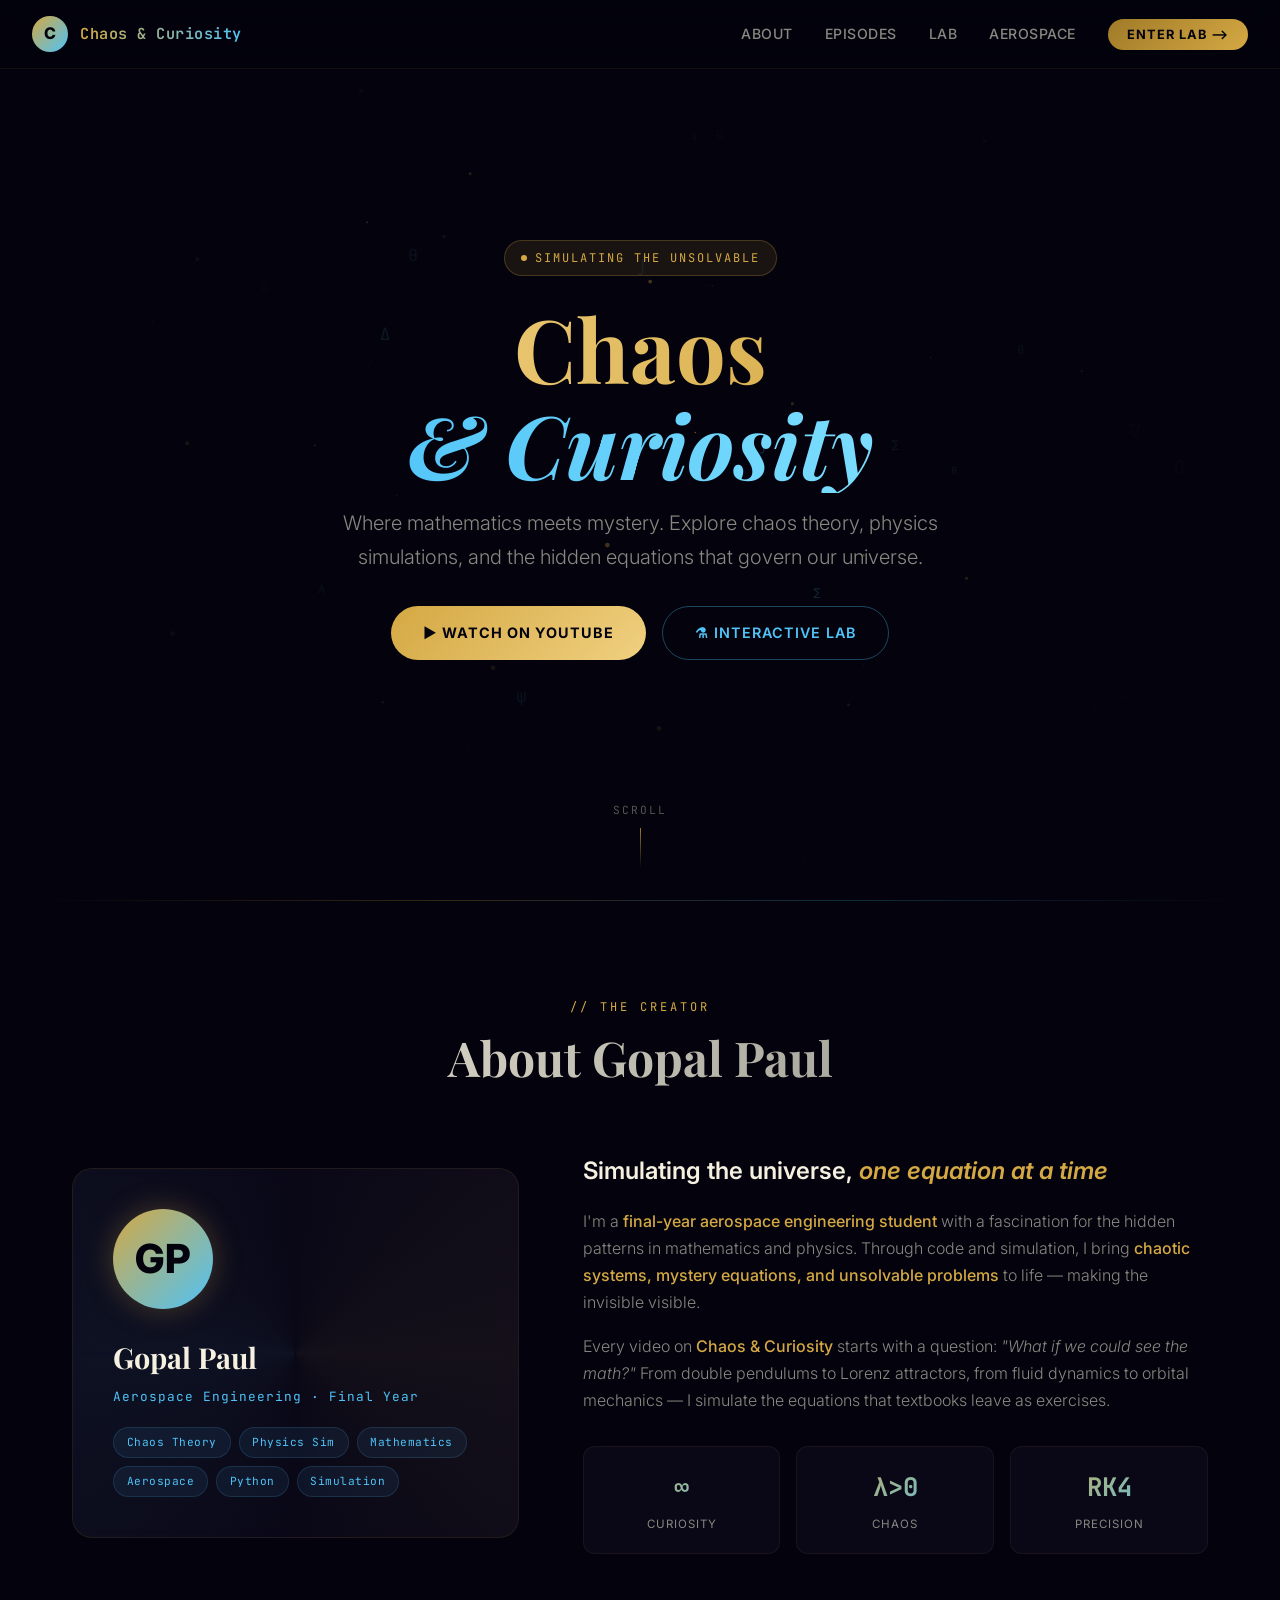
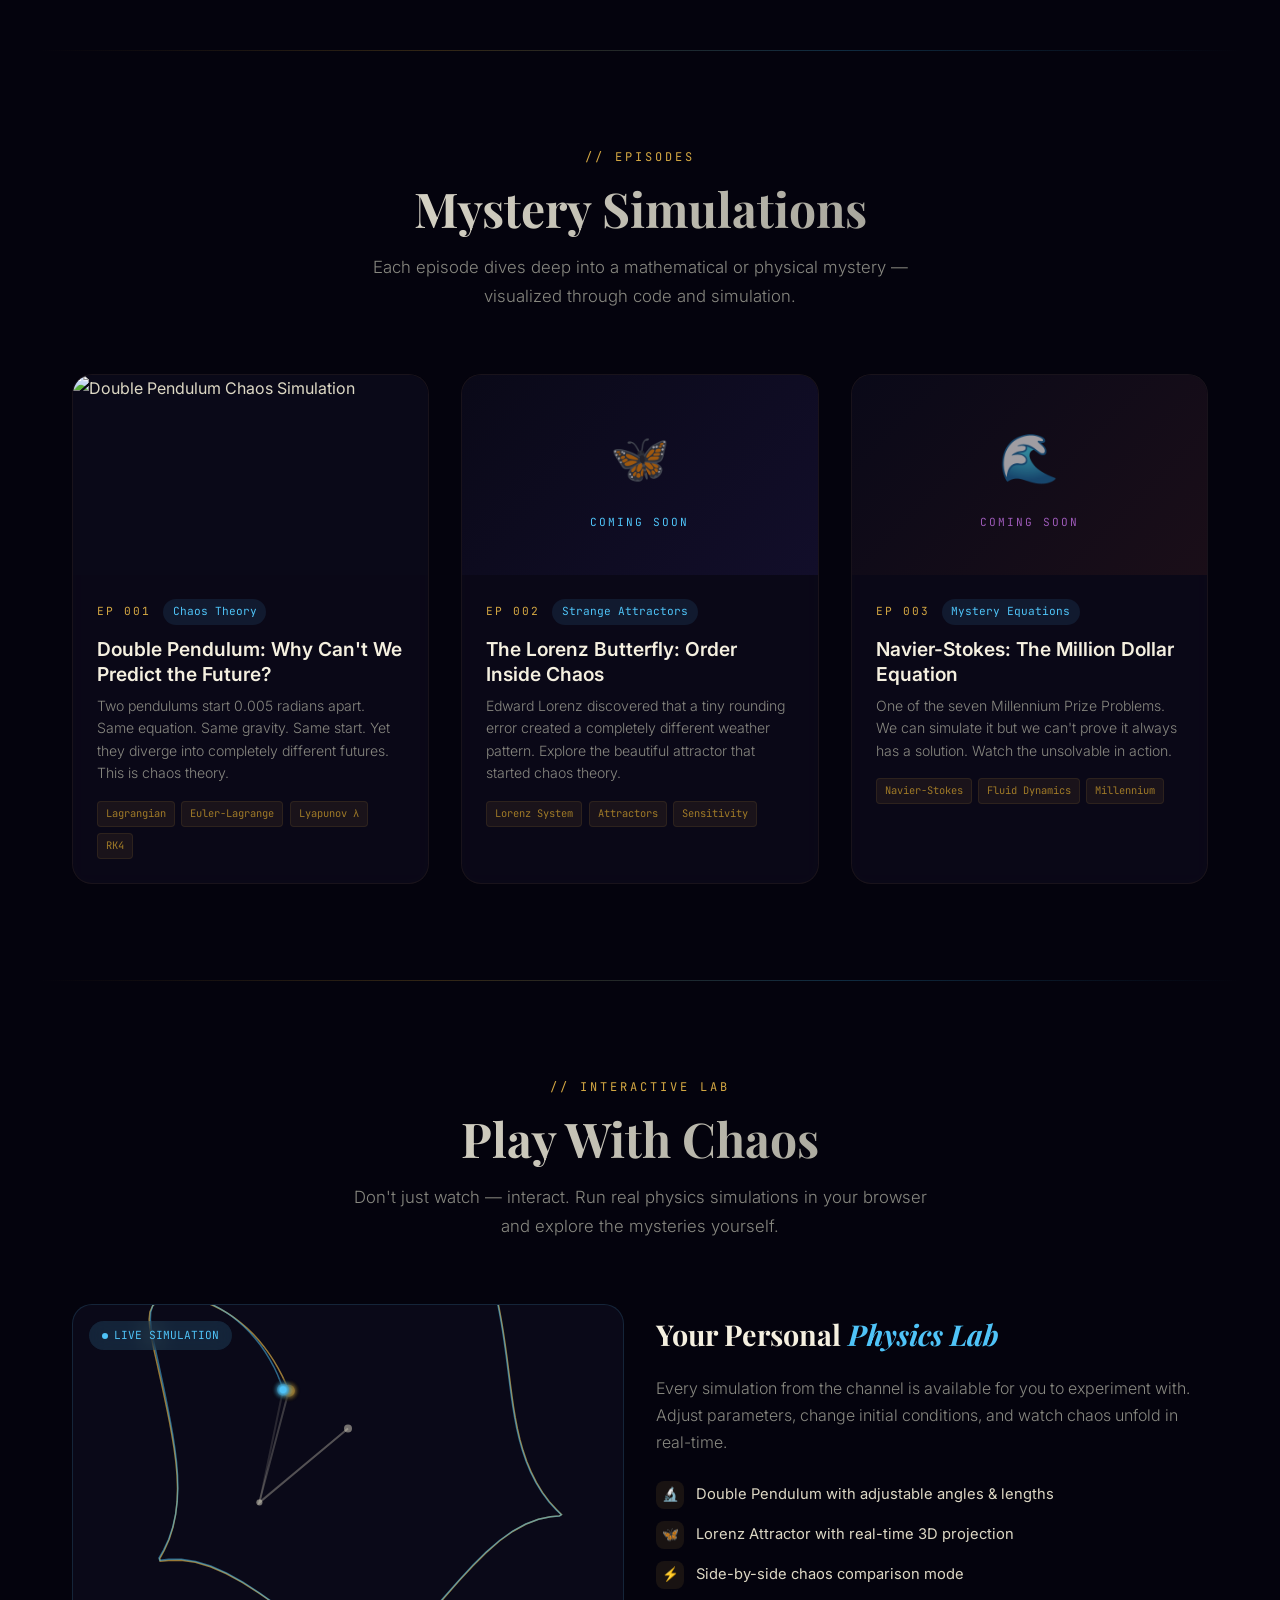
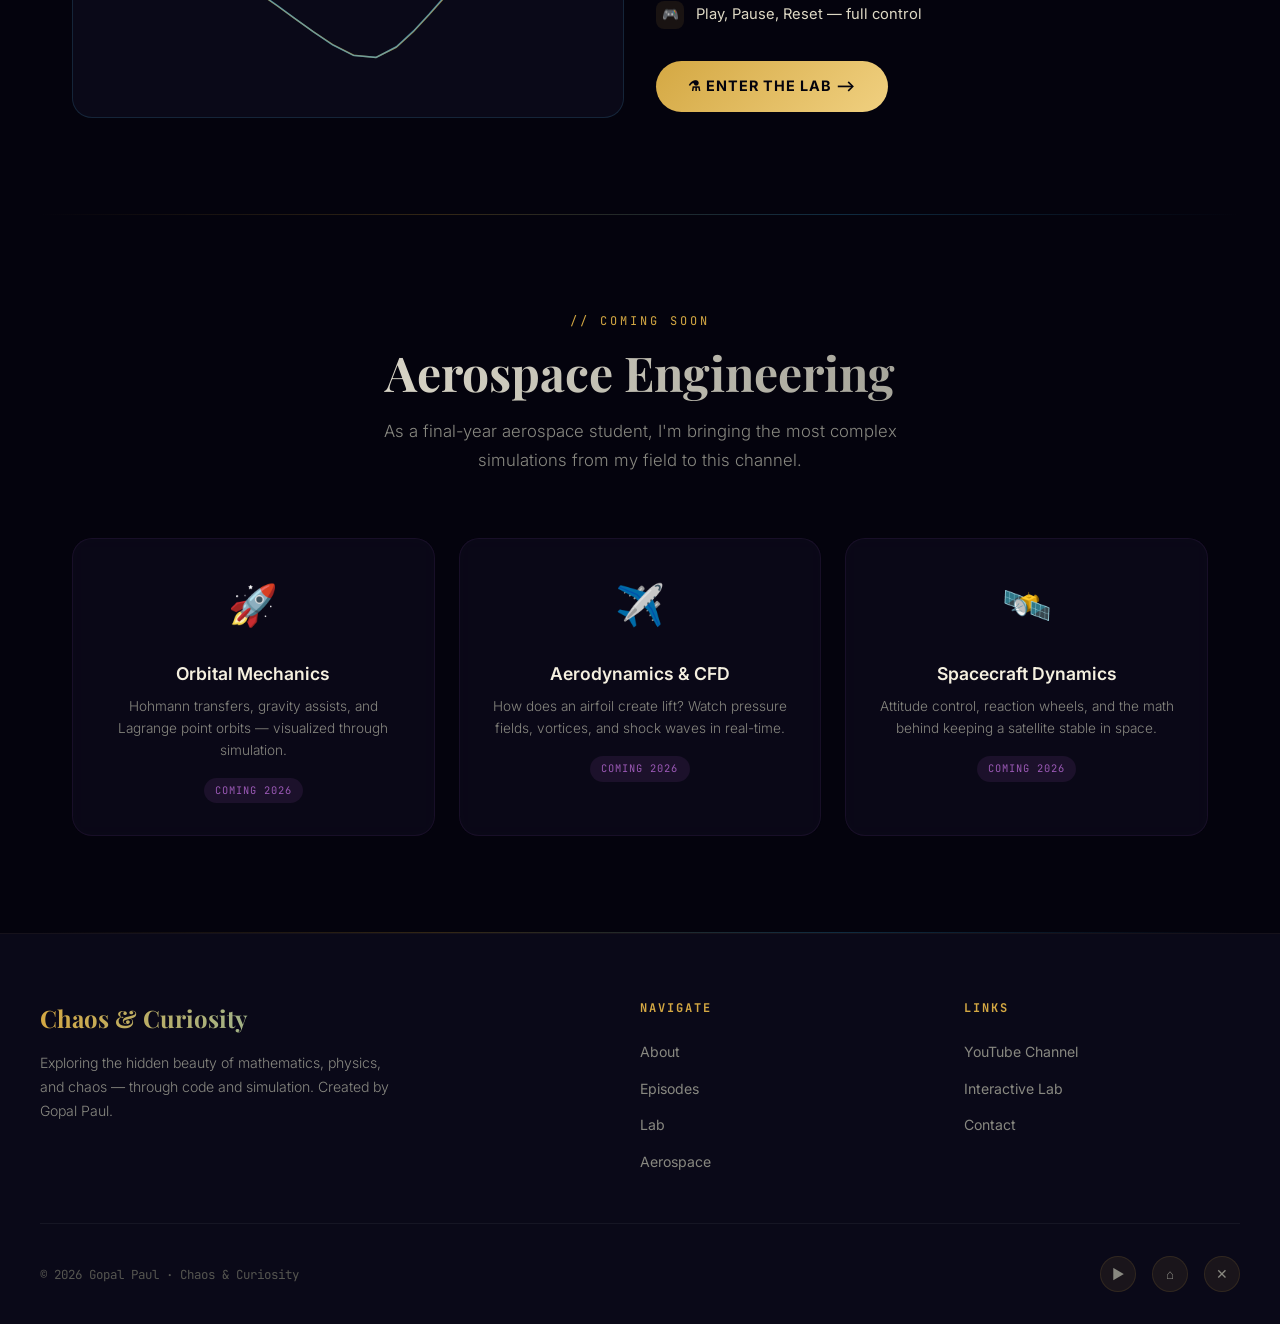
==== index.html @ 4c9e40c5 "Initial commit: Chaos & Curiosity website with interactive physics lab" ====
<!DOCTYPE html>
<html lang="en">
<head>
  <meta charset="UTF-8">
  <meta name="viewport" content="width=device-width, initial-scale=1.0">
  <title>Chaos & Curiosity — Math, Physics & Chaos Simulations</title>
  <meta name="description" content="Explore the hidden beauty of chaos theory, mathematical mysteries, and physics simulations. Interactive experiments by Gopal Paul — aerospace engineering student & simulation creator.">
  <link rel="stylesheet" href="style.css">
  <link rel="icon" href="data:image/svg+xml,<svg xmlns='http://www.w3.org/2000/svg' viewBox='0 0 100 100'><text y='.9em' font-size='90'>∞</text></svg>">
</head>
<body>

  <!-- ═══════════ NAVBAR ═══════════ -->
  <nav class="navbar" id="navbar">
    <a href="#" class="nav-logo">
      <div class="nav-logo-icon">C</div>
      <span class="nav-logo-text">Chaos & Curiosity</span>
    </a>
    <ul class="nav-links" id="navLinks">
      <li><a href="#about">About</a></li>
      <li><a href="#episodes">Episodes</a></li>
      <li><a href="#lab">Lab</a></li>
      <li><a href="#aerospace">Aerospace</a></li>
      <li><a href="simulations.html" class="nav-cta">Enter Lab ⟶</a></li>
    </ul>
    <button class="hamburger" id="hamburger" aria-label="Toggle menu">
      <span></span><span></span><span></span>
    </button>
  </nav>

  <!-- ═══════════ HERO ═══════════ -->
  <section class="hero" id="hero">
    <canvas class="hero-canvas" id="heroCanvas"></canvas>
    <div class="hero-overlay"></div>
    <div class="hero-content">
      <div class="hero-badge">
        <span class="dot"></span>
        Simulating the Unsolvable
      </div>
      <h1 class="hero-title">
        <span class="line1">Chaos</span>
        <span class="line2">& Curiosity</span>
      </h1>
      <p class="hero-subtitle">
        Where mathematics meets mystery. Explore chaos theory, physics simulations, and the hidden equations that govern our universe.
      </p>
      <div class="hero-actions">
        <a href="https://youtube.com" target="_blank" class="btn-primary" id="ytLink">
          ▶ Watch on YouTube
        </a>
        <a href="simulations.html" class="btn-secondary">
          ⚗ Interactive Lab
        </a>
      </div>
    </div>
    <div class="hero-scroll-indicator">
      <span>SCROLL</span>
      <div class="scroll-line"></div>
    </div>
  </section>

  <div class="section-divider"></div>

  <!-- ═══════════ ABOUT ═══════════ -->
  <section class="section" id="about">
    <div class="section-header reveal">
      <span class="section-label">// The Creator</span>
      <h2 class="section-title">About Gopal Paul</h2>
    </div>
    <div class="about-grid">
      <div class="about-visual reveal">
        <div class="about-card">
          <div class="about-card-inner">
            <div class="about-avatar">GP</div>
            <h3 class="about-name">Gopal Paul</h3>
            <p class="about-role">Aerospace Engineering · Final Year</p>
            <div class="about-tags">
              <span class="about-tag">Chaos Theory</span>
              <span class="about-tag">Physics Sim</span>
              <span class="about-tag">Mathematics</span>
              <span class="about-tag">Aerospace</span>
              <span class="about-tag">Python</span>
              <span class="about-tag">Simulation</span>
            </div>
          </div>
        </div>
      </div>
      <div class="about-text reveal reveal-delay-2">
        <h3>Simulating the universe, <em style="color:var(--gold)">one equation at a time</em></h3>
        <p>
          I'm a <strong>final-year aerospace engineering student</strong> with a fascination for the hidden patterns in mathematics and physics.
          Through code and simulation, I bring <strong>chaotic systems, mystery equations, and unsolvable problems</strong> to life — making the invisible visible.
        </p>
        <p>
          Every video on <strong>Chaos & Curiosity</strong> starts with a question: <em>"What if we could see the math?"</em>
          From double pendulums to Lorenz attractors, from fluid dynamics to orbital mechanics — I simulate the equations that textbooks leave as exercises.
        </p>
        <div class="about-stats">
          <div class="stat-box">
            <div class="stat-number">∞</div>
            <span class="stat-label">Curiosity</span>
          </div>
          <div class="stat-box">
            <div class="stat-number">λ>0</div>
            <span class="stat-label">Chaos</span>
          </div>
          <div class="stat-box">
            <div class="stat-number">RK4</div>
            <span class="stat-label">Precision</span>
          </div>
        </div>
      </div>
    </div>
  </section>

  <div class="section-divider"></div>

  <!-- ═══════════ EPISODES ═══════════ -->
  <section class="section" id="episodes">
    <div class="section-header reveal">
      <span class="section-label">// Episodes</span>
      <h2 class="section-title">Mystery Simulations</h2>
      <p class="section-desc">Each episode dives deep into a mathematical or physical mystery — visualized through code and simulation.</p>
    </div>
    <div class="episodes-grid">

      <!-- Episode 001 -->
      <div class="episode-card reveal">
        <div class="episode-thumb">
          <img src="../thumbnail_ep1.png" alt="Double Pendulum Chaos Simulation">
          <div class="episode-thumb-overlay">
            <a href="https://youtube.com" target="_blank" class="play-icon" aria-label="Play Episode 1">▶</a>
          </div>
        </div>
        <div class="episode-info">
          <div class="episode-meta">
            <span class="episode-number">EP 001</span>
            <span class="episode-category">Chaos Theory</span>
          </div>
          <h3 class="episode-title">Double Pendulum: Why Can't We Predict the Future?</h3>
          <p class="episode-desc">Two pendulums start 0.005 radians apart. Same equation. Same gravity. Same start. Yet they diverge into completely different futures. This is chaos theory.</p>
          <div class="episode-tags">
            <span class="episode-tag">Lagrangian</span>
            <span class="episode-tag">Euler-Lagrange</span>
            <span class="episode-tag">Lyapunov λ</span>
            <span class="episode-tag">RK4</span>
          </div>
        </div>
      </div>

      <!-- Episode 002 (Coming Soon) -->
      <div class="episode-card reveal reveal-delay-1">
        <div class="episode-thumb" style="display:flex;align-items:center;justify-content:center;background:linear-gradient(135deg, #0a0918, #120e2a);">
          <div style="text-align:center;padding:2rem;">
            <div style="font-size:3rem;margin-bottom:0.5rem;opacity:0.6;">🦋</div>
            <span style="font-family:var(--font-mono);font-size:0.7rem;color:var(--cyan);letter-spacing:2px;text-transform:uppercase;">Coming Soon</span>
          </div>
        </div>
        <div class="episode-info">
          <div class="episode-meta">
            <span class="episode-number">EP 002</span>
            <span class="episode-category">Strange Attractors</span>
          </div>
          <h3 class="episode-title">The Lorenz Butterfly: Order Inside Chaos</h3>
          <p class="episode-desc">Edward Lorenz discovered that a tiny rounding error created a completely different weather pattern. Explore the beautiful attractor that started chaos theory.</p>
          <div class="episode-tags">
            <span class="episode-tag">Lorenz System</span>
            <span class="episode-tag">Attractors</span>
            <span class="episode-tag">Sensitivity</span>
          </div>
        </div>
      </div>

      <!-- Episode 003 (Coming Soon) -->
      <div class="episode-card reveal reveal-delay-2">
        <div class="episode-thumb" style="display:flex;align-items:center;justify-content:center;background:linear-gradient(135deg, #0a0918, #1a0e18);">
          <div style="text-align:center;padding:2rem;">
            <div style="font-size:3rem;margin-bottom:0.5rem;opacity:0.6;">🌊</div>
            <span style="font-family:var(--font-mono);font-size:0.7rem;color:var(--purple);letter-spacing:2px;text-transform:uppercase;">Coming Soon</span>
          </div>
        </div>
        <div class="episode-info">
          <div class="episode-meta">
            <span class="episode-number">EP 003</span>
            <span class="episode-category">Mystery Equations</span>
          </div>
          <h3 class="episode-title">Navier-Stokes: The Million Dollar Equation</h3>
          <p class="episode-desc">One of the seven Millennium Prize Problems. We can simulate it but we can't prove it always has a solution. Watch the unsolvable in action.</p>
          <div class="episode-tags">
            <span class="episode-tag">Navier-Stokes</span>
            <span class="episode-tag">Fluid Dynamics</span>
            <span class="episode-tag">Millennium</span>
          </div>
        </div>
      </div>

    </div>
  </section>

  <div class="section-divider"></div>

  <!-- ═══════════ INTERACTIVE LAB ═══════════ -->
  <section class="section" id="lab">
    <div class="section-header reveal">
      <span class="section-label">// Interactive Lab</span>
      <h2 class="section-title">Play With Chaos</h2>
      <p class="section-desc">Don't just watch — interact. Run real physics simulations in your browser and explore the mysteries yourself.</p>
    </div>
    <div class="lab-showcase">
      <div class="lab-canvas-wrapper reveal">
        <canvas id="labPreviewCanvas"></canvas>
        <div class="lab-canvas-badge">
          <span class="live-dot"></span>
          LIVE SIMULATION
        </div>
      </div>
      <div class="lab-text reveal reveal-delay-2">
        <h3>Your Personal <em style="color:var(--cyan)">Physics Lab</em></h3>
        <p>Every simulation from the channel is available for you to experiment with. Adjust parameters, change initial conditions, and watch chaos unfold in real-time.</p>
        <ul class="lab-features">
          <li><span class="icon">🔬</span> Double Pendulum with adjustable angles & lengths</li>
          <li><span class="icon">🦋</span> Lorenz Attractor with real-time 3D projection</li>
          <li><span class="icon">⚡</span> Side-by-side chaos comparison mode</li>
          <li><span class="icon">🎮</span> Play, Pause, Reset — full control</li>
        </ul>
        <a href="simulations.html" class="btn-primary">
          ⚗ Enter the Lab ⟶
        </a>
      </div>
    </div>
  </section>

  <div class="section-divider"></div>

  <!-- ═══════════ AEROSPACE ═══════════ -->
  <section class="section" id="aerospace">
    <div class="section-header reveal">
      <span class="section-label">// Coming Soon</span>
      <h2 class="section-title">Aerospace Engineering</h2>
      <p class="section-desc">As a final-year aerospace student, I'm bringing the most complex simulations from my field to this channel.</p>
    </div>
    <div class="aerospace-grid">
      <div class="aerospace-card reveal">
        <span class="aerospace-icon">🚀</span>
        <h3>Orbital Mechanics</h3>
        <p>Hohmann transfers, gravity assists, and Lagrange point orbits — visualized through simulation.</p>
        <span class="aerospace-badge">Coming 2026</span>
      </div>
      <div class="aerospace-card reveal reveal-delay-1">
        <span class="aerospace-icon">✈️</span>
        <h3>Aerodynamics & CFD</h3>
        <p>How does an airfoil create lift? Watch pressure fields, vortices, and shock waves in real-time.</p>
        <span class="aerospace-badge">Coming 2026</span>
      </div>
      <div class="aerospace-card reveal reveal-delay-2">
        <span class="aerospace-icon">🛰️</span>
        <h3>Spacecraft Dynamics</h3>
        <p>Attitude control, reaction wheels, and the math behind keeping a satellite stable in space.</p>
        <span class="aerospace-badge">Coming 2026</span>
      </div>
    </div>
  </section>

  <div class="section-divider"></div>

  <!-- ═══════════ FOOTER ═══════════ -->
  <footer class="footer">
    <div class="footer-content">
      <div class="footer-brand">
        <h3>Chaos & Curiosity</h3>
        <p>Exploring the hidden beauty of mathematics, physics, and chaos — through code and simulation. Created by Gopal Paul.</p>
      </div>
      <div class="footer-col">
        <h4>Navigate</h4>
        <ul>
          <li><a href="#about">About</a></li>
          <li><a href="#episodes">Episodes</a></li>
          <li><a href="#lab">Lab</a></li>
          <li><a href="#aerospace">Aerospace</a></li>
        </ul>
      </div>
      <div class="footer-col">
        <h4>Links</h4>
        <ul>
          <li><a href="https://youtube.com" target="_blank">YouTube Channel</a></li>
          <li><a href="simulations.html">Interactive Lab</a></li>
          <li><a href="mailto:gopal@example.com">Contact</a></li>
        </ul>
      </div>
    </div>
    <div class="footer-bottom">
      <p>© 2026 Gopal Paul · Chaos & Curiosity</p>
      <div class="footer-socials">
        <a href="https://youtube.com" target="_blank" aria-label="YouTube">▶</a>
        <a href="#" aria-label="GitHub">⌂</a>
        <a href="#" aria-label="Twitter">✕</a>
      </div>
    </div>
  </footer>

  <script src="script.js"></script>
</body>
</html>
---- style.css ----
/* ═══════════════════════════════════════════════════════════════════
   CHAOS & CURIOSITY — Premium Dark Theme
   ═══════════════════════════════════════════════════════════════════ */

/* ── IMPORTS ────────────────────────────────────────────────────── */
@import url('https://fonts.googleapis.com/css2?family=Inter:wght@300;400;500;600;700;800;900&family=JetBrains+Mono:wght@400;500;600&family=Playfair+Display:ital,wght@0,700;1,700&display=swap');

/* ── DESIGN TOKENS ──────────────────────────────────────────────── */
:root {
  --bg-primary:    #04030d;
  --bg-secondary:  #0a0918;
  --bg-card:       rgba(14, 12, 30, 0.65);
  --bg-glass:      rgba(20, 18, 40, 0.45);

  --gold:          #d4a843;
  --gold-light:    #f0d080;
  --gold-dim:      #a07a28;
  --cyan:          #4fc3f7;
  --cyan-light:    #80e0ff;
  --cyan-dim:      #2a8ab8;
  --white:         #ddd8c4;
  --white-bright:  #f5f0e0;
  --grey:          #888880;
  --grey-dim:      #555550;
  --red:           #e05555;
  --purple:        #9b59b6;

  --font-body:     'Inter', -apple-system, BlinkMacSystemFont, sans-serif;
  --font-mono:     'JetBrains Mono', 'Fira Code', monospace;
  --font-display:  'Playfair Display', Georgia, serif;

  --radius:        12px;
  --radius-lg:     20px;
  --glow-gold:     0 0 30px rgba(212, 168, 67, 0.3);
  --glow-cyan:     0 0 30px rgba(79, 195, 247, 0.3);

  --transition:    0.3s cubic-bezier(0.4, 0, 0.2, 1);
}

/* ── RESET ──────────────────────────────────────────────────────── */
*, *::before, *::after {
  box-sizing: border-box;
  margin: 0;
  padding: 0;
}

html {
  scroll-behavior: smooth;
  font-size: 16px;
  scrollbar-width: thin;
  scrollbar-color: var(--gold-dim) var(--bg-primary);
}

::-webkit-scrollbar { width: 8px; }
::-webkit-scrollbar-track { background: var(--bg-primary); }
::-webkit-scrollbar-thumb {
  background: linear-gradient(180deg, var(--gold-dim), var(--cyan-dim));
  border-radius: 4px;
}

body {
  font-family: var(--font-body);
  background: var(--bg-primary);
  color: var(--white);
  overflow-x: hidden;
  line-height: 1.7;
  -webkit-font-smoothing: antialiased;
}

a { color: inherit; text-decoration: none; }
img { max-width: 100%; display: block; }
button { cursor: pointer; border: none; background: none; font-family: inherit; }

/* ── NAV ────────────────────────────────────────────────────────── */
.navbar {
  position: fixed;
  top: 0;
  left: 0;
  right: 0;
  z-index: 1000;
  padding: 1rem 2rem;
  display: flex;
  align-items: center;
  justify-content: space-between;
  backdrop-filter: blur(20px);
  -webkit-backdrop-filter: blur(20px);
  background: rgba(4, 3, 13, 0.7);
  border-bottom: 1px solid rgba(212, 168, 67, 0.08);
  transition: var(--transition);
}

.navbar.scrolled {
  padding: 0.7rem 2rem;
  background: rgba(4, 3, 13, 0.92);
  border-bottom-color: rgba(212, 168, 67, 0.15);
}

.nav-logo {
  display: flex;
  align-items: center;
  gap: 0.75rem;
}

.nav-logo-icon {
  width: 36px;
  height: 36px;
  border-radius: 50%;
  background: linear-gradient(135deg, var(--gold), var(--cyan));
  display: flex;
  align-items: center;
  justify-content: center;
  font-size: 1rem;
  font-weight: 800;
  color: var(--bg-primary);
  animation: logoPulse 3s ease-in-out infinite;
}

@keyframes logoPulse {
  0%, 100% { box-shadow: 0 0 10px rgba(212, 168, 67, 0.3); }
  50% { box-shadow: 0 0 25px rgba(79, 195, 247, 0.5); }
}

.nav-logo-text {
  font-family: var(--font-mono);
  font-size: 0.95rem;
  font-weight: 600;
  letter-spacing: 0.5px;
  background: linear-gradient(90deg, var(--gold), var(--cyan));
  -webkit-background-clip: text;
  -webkit-text-fill-color: transparent;
  background-clip: text;
}

.nav-links {
  display: flex;
  align-items: center;
  gap: 2rem;
  list-style: none;
}

.nav-links a {
  font-size: 0.88rem;
  font-weight: 500;
  color: var(--grey);
  transition: var(--transition);
  position: relative;
  letter-spacing: 0.5px;
  text-transform: uppercase;
}

.nav-links a::after {
  content: '';
  position: absolute;
  bottom: -4px;
  left: 0;
  width: 0;
  height: 2px;
  background: linear-gradient(90deg, var(--gold), var(--cyan));
  transition: var(--transition);
}

.nav-links a:hover {
  color: var(--white);
}

.nav-links a:hover::after {
  width: 100%;
}

.nav-cta {
  padding: 0.5rem 1.2rem;
  border-radius: 50px;
  background: linear-gradient(135deg, var(--gold-dim), var(--gold));
  color: var(--bg-primary) !important;
  font-weight: 700 !important;
  font-size: 0.8rem !important;
  text-transform: uppercase !important;
  letter-spacing: 1px !important;
  transition: var(--transition);
}

.nav-cta::after { display: none !important; }

.nav-cta:hover {
  transform: translateY(-1px);
  box-shadow: var(--glow-gold);
}

.hamburger {
  display: none;
  flex-direction: column;
  gap: 5px;
  padding: 5px;
}

.hamburger span {
  display: block;
  width: 24px;
  height: 2px;
  background: var(--gold);
  border-radius: 2px;
  transition: var(--transition);
}

/* ── HERO ───────────────────────────────────────────────────────── */
.hero {
  position: relative;
  min-height: 100vh;
  display: flex;
  align-items: center;
  justify-content: center;
  overflow: hidden;
}

.hero-canvas {
  position: absolute;
  top: 0;
  left: 0;
  width: 100%;
  height: 100%;
  z-index: 1;
}

.hero-overlay {
  position: absolute;
  inset: 0;
  background: radial-gradient(ellipse at center, transparent 0%, var(--bg-primary) 70%);
  z-index: 2;
}

.hero-content {
  position: relative;
  z-index: 3;
  text-align: center;
  padding: 0 2rem;
  max-width: 900px;
}

.hero-badge {
  display: inline-flex;
  align-items: center;
  gap: 0.5rem;
  padding: 0.4rem 1rem;
  border-radius: 50px;
  background: rgba(212, 168, 67, 0.1);
  border: 1px solid rgba(212, 168, 67, 0.25);
  font-family: var(--font-mono);
  font-size: 0.75rem;
  color: var(--gold);
  letter-spacing: 2px;
  text-transform: uppercase;
  margin-bottom: 1.5rem;
  animation: badgeFade 1s ease-out 0.3s both;
}

.hero-badge .dot {
  width: 6px;
  height: 6px;
  border-radius: 50%;
  background: var(--gold);
  animation: blink 2s ease-in-out infinite;
}

@keyframes blink {
  0%, 100% { opacity: 1; }
  50% { opacity: 0.3; }
}

@keyframes badgeFade {
  from { opacity: 0; transform: translateY(10px); }
  to { opacity: 1; transform: translateY(0); }
}

.hero-title {
  font-family: var(--font-display);
  font-size: clamp(2.8rem, 7vw, 5.5rem);
  font-weight: 700;
  line-height: 1.1;
  margin-bottom: 0.8rem;
  animation: heroTitle 1s ease-out 0.5s both;
}

.hero-title .line1 {
  display: block;
  background: linear-gradient(90deg, var(--gold-light), var(--gold));
  -webkit-background-clip: text;
  -webkit-text-fill-color: transparent;
  background-clip: text;
}

.hero-title .line2 {
  display: block;
  font-style: italic;
  background: linear-gradient(90deg, var(--cyan), var(--cyan-light));
  -webkit-background-clip: text;
  -webkit-text-fill-color: transparent;
  background-clip: text;
}

@keyframes heroTitle {
  from { opacity: 0; transform: translateY(30px); }
  to { opacity: 1; transform: translateY(0); }
}

.hero-subtitle {
  font-size: clamp(1rem, 2vw, 1.25rem);
  color: var(--grey);
  max-width: 600px;
  margin: 0 auto 2rem;
  font-weight: 300;
  animation: heroSub 1s ease-out 0.8s both;
}

@keyframes heroSub {
  from { opacity: 0; transform: translateY(20px); }
  to { opacity: 1; transform: translateY(0); }
}

.hero-actions {
  display: flex;
  gap: 1rem;
  justify-content: center;
  flex-wrap: wrap;
  animation: heroActions 1s ease-out 1.1s both;
}

@keyframes heroActions {
  from { opacity: 0; transform: translateY(20px); }
  to { opacity: 1; transform: translateY(0); }
}

.btn-primary {
  padding: 0.85rem 2rem;
  border-radius: 50px;
  background: linear-gradient(135deg, var(--gold), var(--gold-light));
  color: var(--bg-primary);
  font-weight: 700;
  font-size: 0.9rem;
  letter-spacing: 1px;
  text-transform: uppercase;
  transition: var(--transition);
  display: inline-flex;
  align-items: center;
  gap: 0.5rem;
}

.btn-primary:hover {
  transform: translateY(-2px);
  box-shadow: 0 8px 30px rgba(212, 168, 67, 0.4);
}

.btn-secondary {
  padding: 0.85rem 2rem;
  border-radius: 50px;
  background: transparent;
  color: var(--cyan);
  font-weight: 600;
  font-size: 0.9rem;
  letter-spacing: 1px;
  text-transform: uppercase;
  border: 1px solid rgba(79, 195, 247, 0.35);
  transition: var(--transition);
  display: inline-flex;
  align-items: center;
  gap: 0.5rem;
}

.btn-secondary:hover {
  background: rgba(79, 195, 247, 0.1);
  border-color: var(--cyan);
  transform: translateY(-2px);
  box-shadow: var(--glow-cyan);
}

.hero-scroll-indicator {
  position: absolute;
  bottom: 2rem;
  left: 50%;
  transform: translateX(-50%);
  z-index: 3;
  display: flex;
  flex-direction: column;
  align-items: center;
  gap: 0.5rem;
  color: var(--grey-dim);
  font-size: 0.7rem;
  font-family: var(--font-mono);
  letter-spacing: 2px;
  animation: scrollBounce 2s ease-in-out infinite;
}

.scroll-line {
  width: 1px;
  height: 40px;
  background: linear-gradient(to bottom, var(--gold-dim), transparent);
}

@keyframes scrollBounce {
  0%, 100% { transform: translateX(-50%) translateY(0); }
  50% { transform: translateX(-50%) translateY(8px); }
}

/* ── SECTION COMMON ─────────────────────────────────────────────── */
.section {
  padding: 6rem 2rem;
  max-width: 1200px;
  margin: 0 auto;
  position: relative;
}

.section-header {
  text-align: center;
  margin-bottom: 4rem;
}

.section-label {
  font-family: var(--font-mono);
  font-size: 0.75rem;
  color: var(--gold);
  letter-spacing: 3px;
  text-transform: uppercase;
  margin-bottom: 0.75rem;
  display: block;
}

.section-title {
  font-family: var(--font-display);
  font-size: clamp(2rem, 4vw, 3rem);
  font-weight: 700;
  line-height: 1.2;
  margin-bottom: 1rem;
  background: linear-gradient(90deg, var(--white-bright), var(--grey));
  -webkit-background-clip: text;
  -webkit-text-fill-color: transparent;
  background-clip: text;
}

.section-desc {
  font-size: 1.05rem;
  color: var(--grey);
  max-width: 600px;
  margin: 0 auto;
  font-weight: 300;
}

/* ── DIVIDER ────────────────────────────────────────────────────── */
.section-divider {
  width: 100%;
  max-width: 1200px;
  margin: 0 auto;
  height: 1px;
  background: linear-gradient(90deg, transparent, var(--gold-dim), var(--cyan-dim), transparent);
  opacity: 0.3;
}

/* ── ABOUT ──────────────────────────────────────────────────────── */
.about-grid {
  display: grid;
  grid-template-columns: 1fr 1.4fr;
  gap: 4rem;
  align-items: center;
}

.about-visual {
  position: relative;
}

.about-card {
  background: var(--bg-card);
  border-radius: var(--radius-lg);
  border: 1px solid rgba(212, 168, 67, 0.12);
  padding: 2.5rem;
  backdrop-filter: blur(10px);
  position: relative;
  overflow: hidden;
}

.about-card::before {
  content: '';
  position: absolute;
  top: -50%;
  left: -50%;
  width: 200%;
  height: 200%;
  background: conic-gradient(from 0deg, transparent, rgba(212, 168, 67, 0.05), transparent, rgba(79, 195, 247, 0.05), transparent);
  animation: cardRotate 15s linear infinite;
}

@keyframes cardRotate {
  to { transform: rotate(360deg); }
}

.about-card-inner {
  position: relative;
  z-index: 2;
}

.about-avatar {
  width: 100px;
  height: 100px;
  border-radius: 50%;
  background: linear-gradient(135deg, var(--gold), var(--cyan));
  display: flex;
  align-items: center;
  justify-content: center;
  font-size: 2.5rem;
  font-weight: 800;
  color: var(--bg-primary);
  margin-bottom: 1.5rem;
  box-shadow: var(--glow-gold);
}

.about-name {
  font-family: var(--font-display);
  font-size: 1.8rem;
  color: var(--white-bright);
  margin-bottom: 0.3rem;
}

.about-role {
  font-family: var(--font-mono);
  font-size: 0.8rem;
  color: var(--cyan);
  letter-spacing: 1px;
  margin-bottom: 1rem;
}

.about-tags {
  display: flex;
  flex-wrap: wrap;
  gap: 0.5rem;
  margin-top: 1.2rem;
}

.about-tag {
  padding: 0.3rem 0.8rem;
  border-radius: 50px;
  background: rgba(79, 195, 247, 0.08);
  border: 1px solid rgba(79, 195, 247, 0.15);
  font-family: var(--font-mono);
  font-size: 0.7rem;
  color: var(--cyan);
  letter-spacing: 0.5px;
}

.about-text h3 {
  font-size: 1.5rem;
  color: var(--white-bright);
  margin-bottom: 1rem;
  font-weight: 600;
}

.about-text p {
  color: var(--grey);
  margin-bottom: 1rem;
  font-weight: 300;
}

.about-text p strong {
  color: var(--gold);
  font-weight: 500;
}

.about-stats {
  display: grid;
  grid-template-columns: repeat(3, 1fr);
  gap: 1rem;
  margin-top: 2rem;
}

.stat-box {
  text-align: center;
  padding: 1.2rem 1rem;
  border-radius: var(--radius);
  background: var(--bg-card);
  border: 1px solid rgba(212, 168, 67, 0.08);
}

.stat-number {
  font-family: var(--font-mono);
  font-size: 1.6rem;
  font-weight: 700;
  background: linear-gradient(135deg, var(--gold), var(--cyan));
  -webkit-background-clip: text;
  -webkit-text-fill-color: transparent;
  background-clip: text;
}

.stat-label {
  font-size: 0.72rem;
  color: var(--grey);
  text-transform: uppercase;
  letter-spacing: 1px;
  margin-top: 0.3rem;
  display: block;
}

/* ── EPISODES ───────────────────────────────────────────────────── */
.episodes-grid {
  display: grid;
  grid-template-columns: repeat(auto-fill, minmax(340px, 1fr));
  gap: 2rem;
}

.episode-card {
  background: var(--bg-card);
  border-radius: var(--radius-lg);
  border: 1px solid rgba(212, 168, 67, 0.08);
  overflow: hidden;
  transition: var(--transition);
  backdrop-filter: blur(10px);
}

.episode-card:hover {
  transform: translateY(-4px);
  border-color: rgba(212, 168, 67, 0.25);
  box-shadow: 0 20px 60px rgba(0, 0, 0, 0.4);
}

.episode-thumb {
  position: relative;
  aspect-ratio: 16 / 9;
  overflow: hidden;
  background: var(--bg-secondary);
}

.episode-thumb img {
  width: 100%;
  height: 100%;
  object-fit: cover;
  transition: var(--transition);
}

.episode-card:hover .episode-thumb img {
  transform: scale(1.05);
}

.episode-thumb-overlay {
  position: absolute;
  inset: 0;
  background: linear-gradient(to top, rgba(4, 3, 13, 0.8) 0%, transparent 50%);
  display: flex;
  align-items: center;
  justify-content: center;
  opacity: 0;
  transition: var(--transition);
}

.episode-card:hover .episode-thumb-overlay {
  opacity: 1;
}

.play-icon {
  width: 60px;
  height: 60px;
  border-radius: 50%;
  background: rgba(212, 168, 67, 0.9);
  display: flex;
  align-items: center;
  justify-content: center;
  color: var(--bg-primary);
  font-size: 1.5rem;
  backdrop-filter: blur(10px);
  transition: var(--transition);
}

.play-icon:hover {
  transform: scale(1.1);
  box-shadow: var(--glow-gold);
}

.episode-info {
  padding: 1.5rem;
}

.episode-meta {
  display: flex;
  align-items: center;
  gap: 0.75rem;
  margin-bottom: 0.75rem;
}

.episode-number {
  font-family: var(--font-mono);
  font-size: 0.7rem;
  color: var(--gold);
  letter-spacing: 2px;
  text-transform: uppercase;
}

.episode-category {
  font-size: 0.7rem;
  padding: 0.2rem 0.6rem;
  border-radius: 50px;
  background: rgba(79, 195, 247, 0.1);
  color: var(--cyan);
  font-family: var(--font-mono);
}

.episode-title {
  font-size: 1.2rem;
  font-weight: 600;
  color: var(--white-bright);
  margin-bottom: 0.5rem;
  line-height: 1.3;
}

.episode-desc {
  font-size: 0.88rem;
  color: var(--grey);
  font-weight: 300;
  line-height: 1.6;
}

.episode-tags {
  display: flex;
  flex-wrap: wrap;
  gap: 0.4rem;
  margin-top: 1rem;
}

.episode-tag {
  font-family: var(--font-mono);
  font-size: 0.65rem;
  padding: 0.2rem 0.5rem;
  border-radius: 4px;
  background: rgba(212, 168, 67, 0.08);
  color: var(--gold-dim);
  border: 1px solid rgba(212, 168, 67, 0.1);
}

/* ── INTERACTIVE LAB ────────────────────────────────────────────── */
.lab-showcase {
  display: grid;
  grid-template-columns: 1fr 1fr;
  gap: 2rem;
  align-items: center;
}

.lab-canvas-wrapper {
  position: relative;
  border-radius: var(--radius-lg);
  overflow: hidden;
  aspect-ratio: 4 / 3;
  background: var(--bg-secondary);
  border: 1px solid rgba(79, 195, 247, 0.15);
}

.lab-canvas-wrapper canvas {
  width: 100%;
  height: 100%;
}

.lab-canvas-badge {
  position: absolute;
  top: 1rem;
  left: 1rem;
  padding: 0.3rem 0.8rem;
  border-radius: 50px;
  background: rgba(79, 195, 247, 0.15);
  backdrop-filter: blur(10px);
  font-family: var(--font-mono);
  font-size: 0.7rem;
  color: var(--cyan);
  display: flex;
  align-items: center;
  gap: 0.4rem;
}

.lab-canvas-badge .live-dot {
  width: 6px;
  height: 6px;
  border-radius: 50%;
  background: var(--cyan);
  animation: blink 1.5s ease-in-out infinite;
}

.lab-text h3 {
  font-family: var(--font-display);
  font-size: 1.8rem;
  color: var(--white-bright);
  margin-bottom: 1rem;
}

.lab-text p {
  color: var(--grey);
  font-weight: 300;
  margin-bottom: 1.5rem;
  line-height: 1.7;
}

.lab-features {
  list-style: none;
  display: flex;
  flex-direction: column;
  gap: 0.75rem;
  margin-bottom: 2rem;
}

.lab-features li {
  display: flex;
  align-items: center;
  gap: 0.75rem;
  font-size: 0.92rem;
  color: var(--white);
}

.lab-features li .icon {
  width: 28px;
  height: 28px;
  border-radius: 8px;
  background: rgba(212, 168, 67, 0.1);
  display: flex;
  align-items: center;
  justify-content: center;
  font-size: 0.85rem;
  flex-shrink: 0;
}

/* ── COMING SOON (AEROSPACE) ────────────────────────────────────── */
.aerospace-grid {
  display: grid;
  grid-template-columns: repeat(3, 1fr);
  gap: 1.5rem;
}

.aerospace-card {
  background: var(--bg-card);
  border-radius: var(--radius-lg);
  border: 1px solid rgba(155, 89, 182, 0.1);
  padding: 2rem;
  text-align: center;
  transition: var(--transition);
  backdrop-filter: blur(10px);
  position: relative;
  overflow: hidden;
}

.aerospace-card::before {
  content: '';
  position: absolute;
  top: 0;
  left: 0;
  right: 0;
  height: 3px;
  background: linear-gradient(90deg, var(--purple), var(--cyan));
  opacity: 0;
  transition: var(--transition);
}

.aerospace-card:hover::before {
  opacity: 1;
}

.aerospace-card:hover {
  transform: translateY(-4px);
  border-color: rgba(155, 89, 182, 0.25);
}

.aerospace-icon {
  font-size: 2.5rem;
  margin-bottom: 1.2rem;
  display: block;
}

.aerospace-card h3 {
  font-size: 1.1rem;
  color: var(--white-bright);
  margin-bottom: 0.5rem;
  font-weight: 600;
}

.aerospace-card p {
  font-size: 0.85rem;
  color: var(--grey);
  font-weight: 300;
  line-height: 1.6;
}

.aerospace-badge {
  display: inline-block;
  margin-top: 1rem;
  padding: 0.25rem 0.7rem;
  border-radius: 50px;
  background: rgba(155, 89, 182, 0.12);
  font-family: var(--font-mono);
  font-size: 0.65rem;
  color: var(--purple);
  letter-spacing: 1px;
  text-transform: uppercase;
}

/* ── FOOTER ─────────────────────────────────────────────────────── */
.footer {
  padding: 4rem 2rem 2rem;
  background: var(--bg-secondary);
  border-top: 1px solid rgba(212, 168, 67, 0.06);
}

.footer-content {
  max-width: 1200px;
  margin: 0 auto;
  display: grid;
  grid-template-columns: 2fr 1fr 1fr;
  gap: 3rem;
  margin-bottom: 3rem;
}

.footer-brand h3 {
  font-family: var(--font-display);
  font-size: 1.5rem;
  background: linear-gradient(90deg, var(--gold), var(--cyan));
  -webkit-background-clip: text;
  -webkit-text-fill-color: transparent;
  background-clip: text;
  margin-bottom: 0.75rem;
}

.footer-brand p {
  font-size: 0.88rem;
  color: var(--grey);
  font-weight: 300;
  line-height: 1.7;
  max-width: 350px;
}

.footer-col h4 {
  font-family: var(--font-mono);
  font-size: 0.75rem;
  color: var(--gold);
  letter-spacing: 2px;
  text-transform: uppercase;
  margin-bottom: 1.2rem;
}

.footer-col ul {
  list-style: none;
  display: flex;
  flex-direction: column;
  gap: 0.6rem;
}

.footer-col a {
  font-size: 0.88rem;
  color: var(--grey);
  transition: var(--transition);
}

.footer-col a:hover {
  color: var(--white);
  padding-left: 4px;
}

.footer-bottom {
  max-width: 1200px;
  margin: 0 auto;
  padding-top: 2rem;
  border-top: 1px solid rgba(255, 255, 255, 0.05);
  display: flex;
  justify-content: space-between;
  align-items: center;
}

.footer-bottom p {
  font-size: 0.78rem;
  color: var(--grey-dim);
  font-family: var(--font-mono);
}

.footer-socials {
  display: flex;
  gap: 1rem;
}

.footer-socials a {
  width: 36px;
  height: 36px;
  border-radius: 50%;
  background: rgba(212, 168, 67, 0.08);
  border: 1px solid rgba(212, 168, 67, 0.12);
  display: flex;
  align-items: center;
  justify-content: center;
  font-size: 0.85rem;
  color: var(--grey);
  transition: var(--transition);
}

.footer-socials a:hover {
  background: rgba(212, 168, 67, 0.2);
  color: var(--gold);
  transform: translateY(-2px);
}

/* ── SCROLL REVEAL ──────────────────────────────────────────────── */
.reveal {
  opacity: 0;
  transform: translateY(40px);
  transition: opacity 0.8s ease-out, transform 0.8s ease-out;
}

.reveal.visible {
  opacity: 1;
  transform: translateY(0);
}

.reveal-delay-1 { transition-delay: 0.1s; }
.reveal-delay-2 { transition-delay: 0.2s; }
.reveal-delay-3 { transition-delay: 0.3s; }
.reveal-delay-4 { transition-delay: 0.4s; }

/* ── EQUATIONS FLOATING ─────────────────────────────────────────── */
.floating-eq {
  position: fixed;
  font-family: var(--font-mono);
  color: rgba(212, 168, 67, 0.04);
  font-size: 1.2rem;
  pointer-events: none;
  z-index: 0;
  animation: float 20s linear infinite;
}

@keyframes float {
  0% { transform: translateY(100vh) rotate(0deg); opacity: 0; }
  10% { opacity: 1; }
  90% { opacity: 1; }
  100% { transform: translateY(-100vh) rotate(360deg); opacity: 0; }
}

/* ── MOBILE ─────────────────────────────────────────────────────── */
@media (max-width: 900px) {
  .about-grid {
    grid-template-columns: 1fr;
    gap: 2rem;
  }
  .lab-showcase {
    grid-template-columns: 1fr;
  }
  .aerospace-grid {
    grid-template-columns: 1fr;
  }
  .footer-content {
    grid-template-columns: 1fr;
    gap: 2rem;
  }
}

@media (max-width: 768px) {
  .nav-links {
    position: fixed;
    top: 0;
    right: -100%;
    width: 280px;
    height: 100vh;
    background: rgba(4, 3, 13, 0.98);
    backdrop-filter: blur(30px);
    flex-direction: column;
    justify-content: center;
    gap: 2rem;
    transition: var(--transition);
    border-left: 1px solid rgba(212, 168, 67, 0.1);
  }

  .nav-links.open {
    right: 0;
  }

  .hamburger {
    display: flex;
    z-index: 1001;
  }

  .hamburger.active span:nth-child(1) {
    transform: rotate(45deg) translate(5px, 5px);
  }
  .hamburger.active span:nth-child(2) {
    opacity: 0;
  }
  .hamburger.active span:nth-child(3) {
    transform: rotate(-45deg) translate(5px, -5px);
  }

  .episodes-grid {
    grid-template-columns: 1fr;
  }

  .about-stats {
    grid-template-columns: repeat(3, 1fr);
    gap: 0.5rem;
  }

  .hero-title {
    font-size: clamp(2.2rem, 8vw, 3.5rem);
  }

  .section {
    padding: 4rem 1.25rem;
  }

  .footer-bottom {
    flex-direction: column;
    gap: 1rem;
    text-align: center;
  }
}
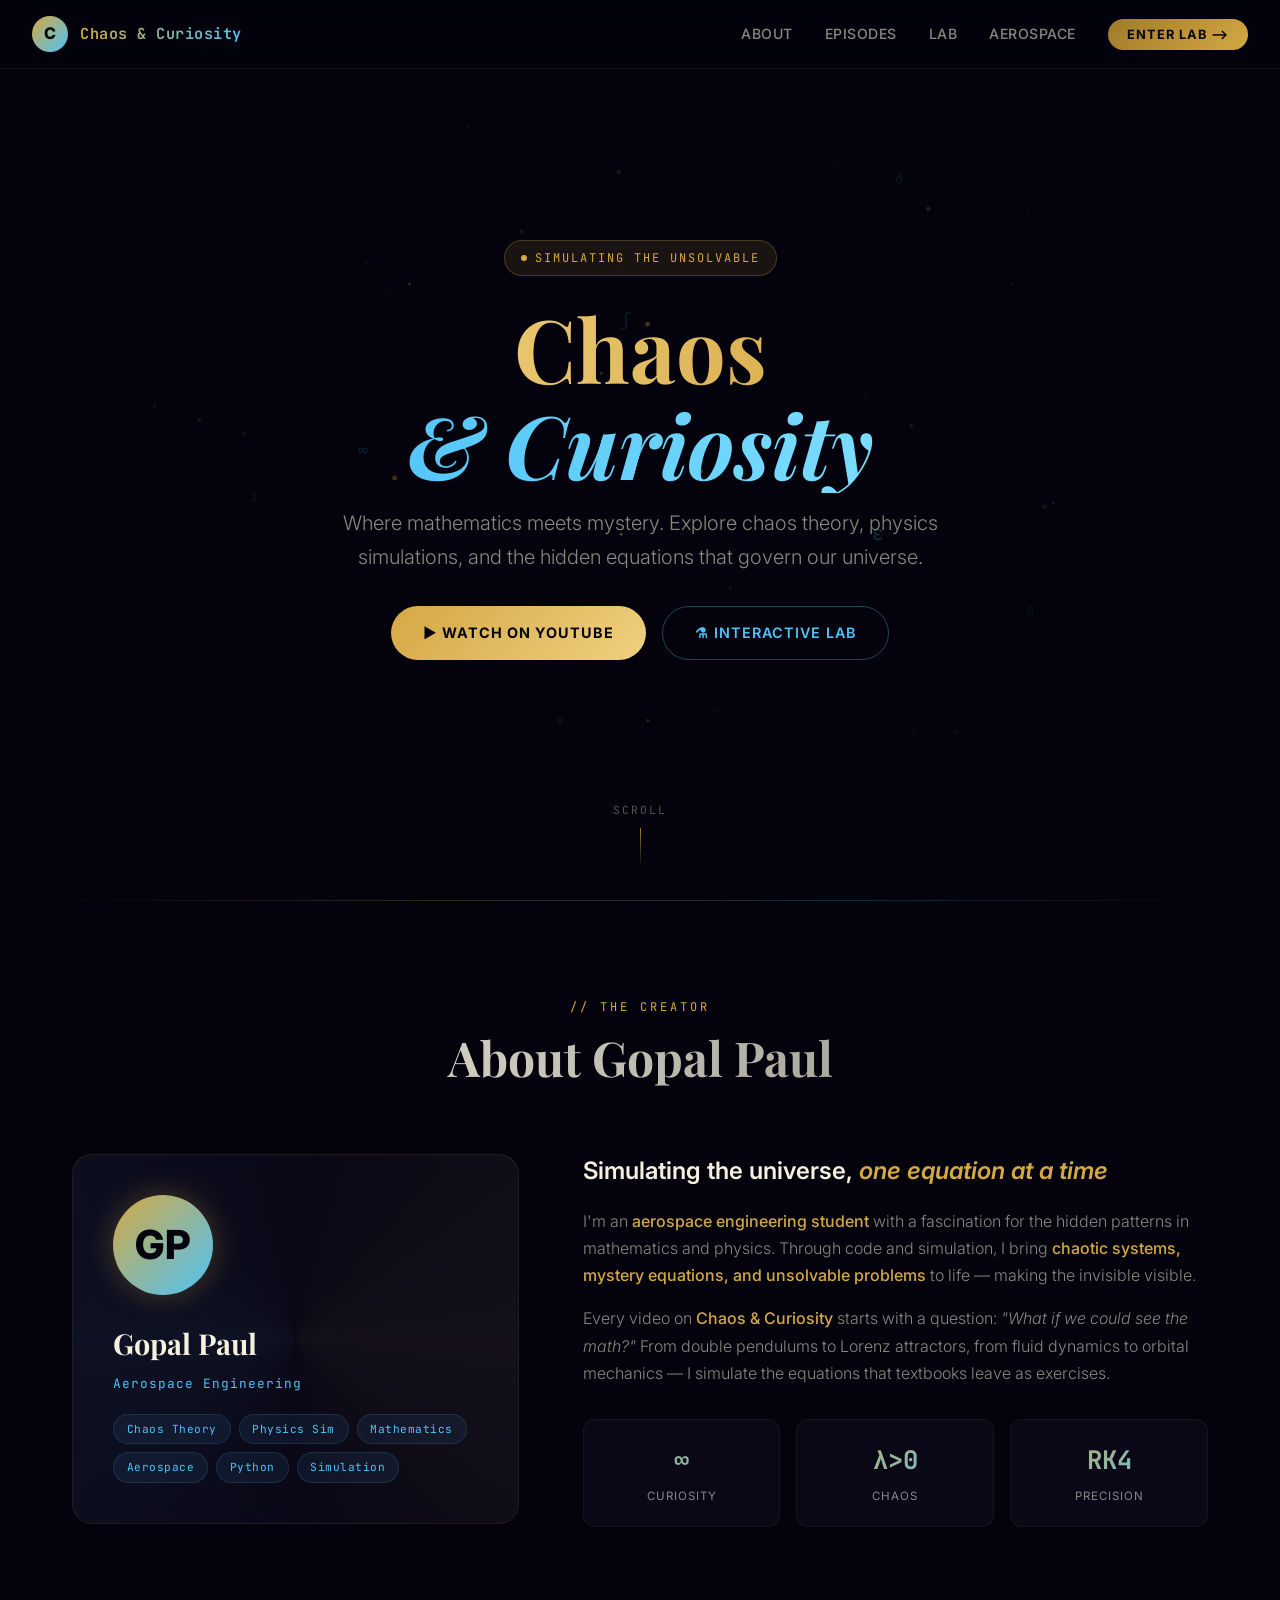
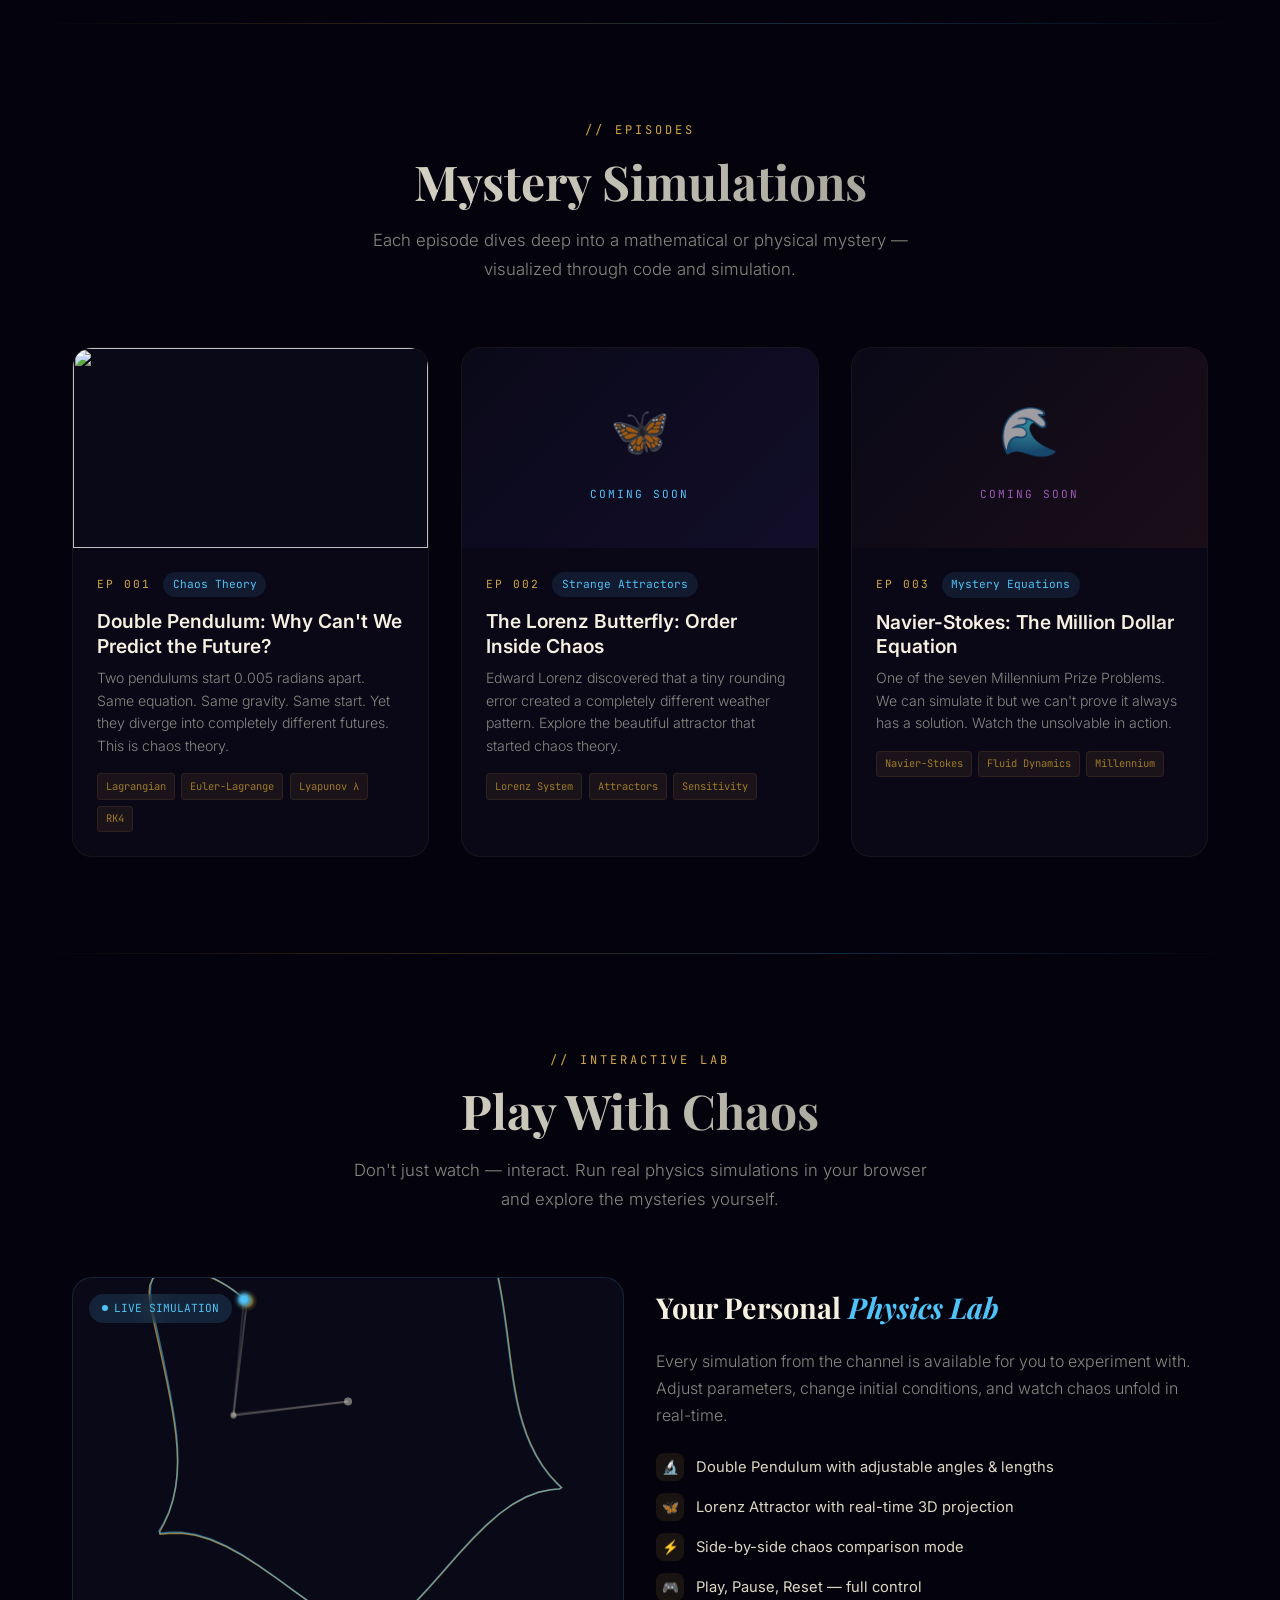
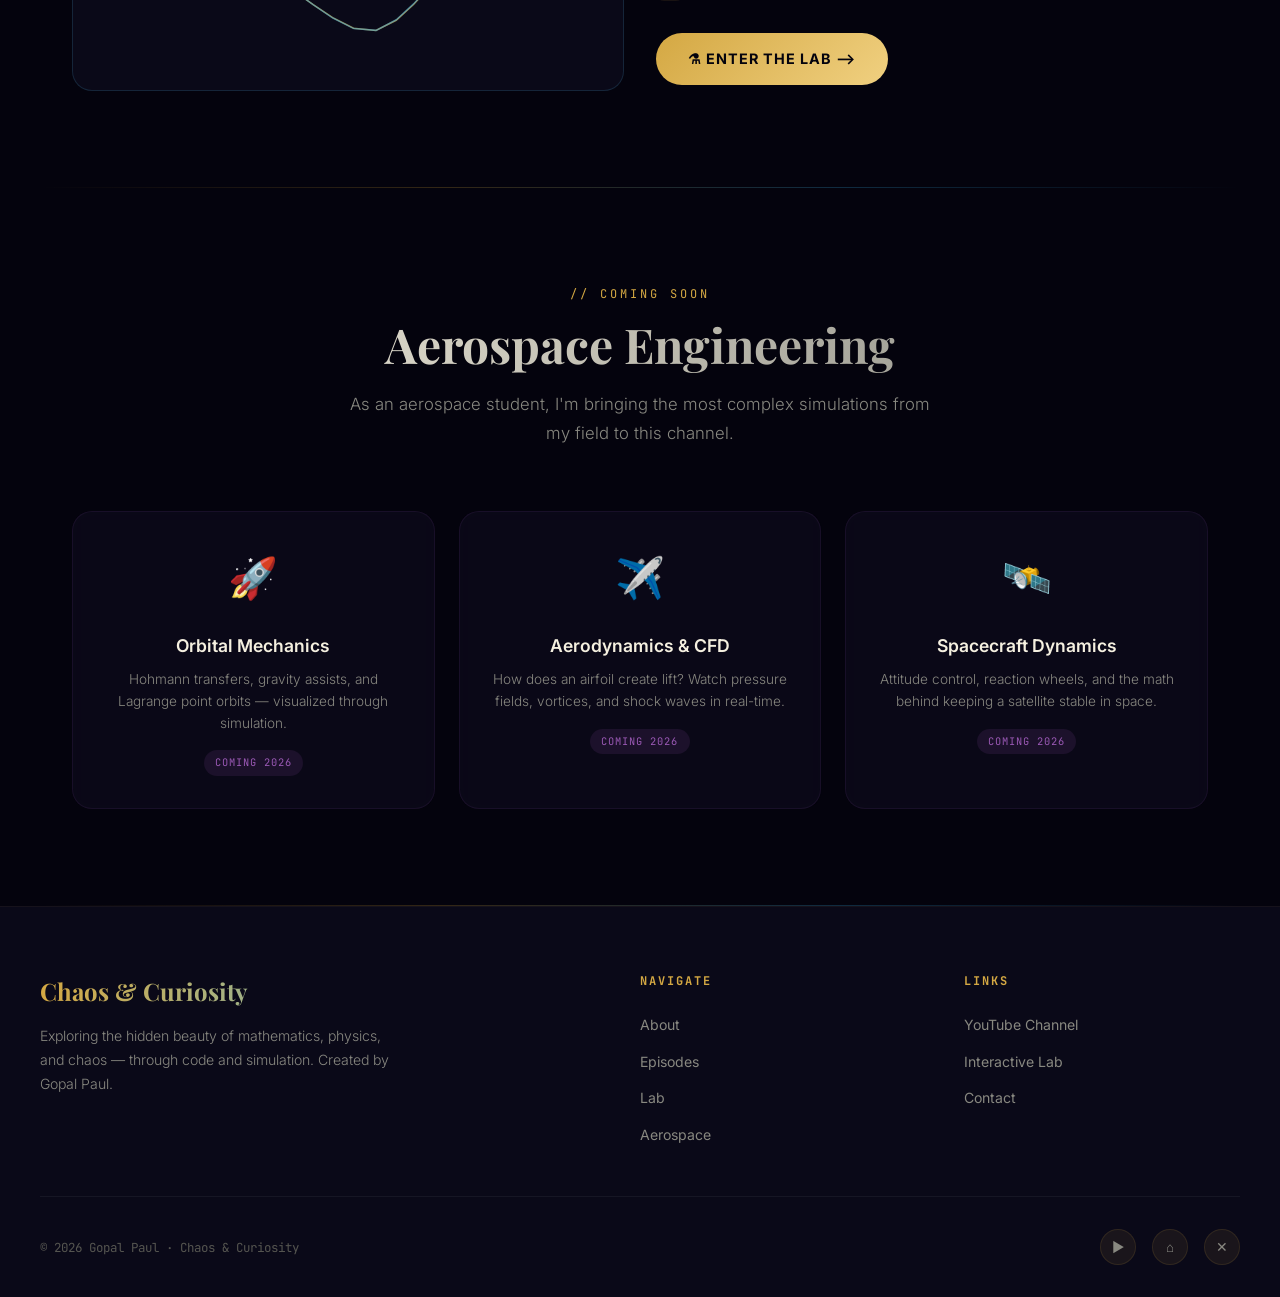
==== commit fc26b51a: "Update index.html" ====
--- a/index.html
+++ b/index.html
@@ -45,7 +45,7 @@
         Where mathematics meets mystery. Explore chaos theory, physics simulations, and the hidden equations that govern our universe.
       </p>
       <div class="hero-actions">
-        <a href="https://youtube.com" target="_blank" class="btn-primary" id="ytLink">
+        <a href="https://youtube.com/@Gopalpaul10" target="_blank" class="btn-primary" id="ytLink">
           ▶ Watch on YouTube
         </a>
         <a href="simulations.html" class="btn-secondary">
@@ -73,7 +73,7 @@
           <div class="about-card-inner">
             <div class="about-avatar">GP</div>
             <h3 class="about-name">Gopal Paul</h3>
-            <p class="about-role">Aerospace Engineering · Final Year</p>
+            <p class="about-role">Aerospace Engineering</p>
             <div class="about-tags">
               <span class="about-tag">Chaos Theory</span>
               <span class="about-tag">Physics Sim</span>
@@ -88,7 +88,7 @@
       <div class="about-text reveal reveal-delay-2">
         <h3>Simulating the universe, <em style="color:var(--gold)">one equation at a time</em></h3>
         <p>
-          I'm a <strong>final-year aerospace engineering student</strong> with a fascination for the hidden patterns in mathematics and physics.
+          I'm an <strong>aerospace engineering student</strong> with a fascination for the hidden patterns in mathematics and physics.
           Through code and simulation, I bring <strong>chaotic systems, mystery equations, and unsolvable problems</strong> to life — making the invisible visible.
         </p>
         <p>
@@ -127,9 +127,9 @@
       <!-- Episode 001 -->
       <div class="episode-card reveal">
         <div class="episode-thumb">
-          <img src="../thumbnail_ep1.png" alt="Double Pendulum Chaos Simulation">
+          <img src="..thumbnail_ep1.png">
           <div class="episode-thumb-overlay">
-            <a href="https://youtube.com" target="_blank" class="play-icon" aria-label="Play Episode 1">▶</a>
+            <a href="https://youtube.com/watch?v=KAA4-td1umk" target="_blank" class="play-icon" aria-label="Play Episode 1">▶</a>
           </div>
         </div>
         <div class="episode-info">
@@ -237,7 +237,7 @@
     <div class="section-header reveal">
       <span class="section-label">// Coming Soon</span>
       <h2 class="section-title">Aerospace Engineering</h2>
-      <p class="section-desc">As a final-year aerospace student, I'm bringing the most complex simulations from my field to this channel.</p>
+      <p class="section-desc">As an aerospace student, I'm bringing the most complex simulations from my field to this channel.</p>
     </div>
     <div class="aerospace-grid">
       <div class="aerospace-card reveal">
@@ -282,16 +282,16 @@
       <div class="footer-col">
         <h4>Links</h4>
         <ul>
-          <li><a href="https://youtube.com" target="_blank">YouTube Channel</a></li>
+          <li><a href="https://youtube.com/@Gopalpaul10" target="_blank">YouTube Channel</a></li>
           <li><a href="simulations.html">Interactive Lab</a></li>
-          <li><a href="mailto:gopal@example.com">Contact</a></li>
+          <li><a href="mailto:paulaero100@gmail.com">Contact</a></li>
         </ul>
       </div>
     </div>
     <div class="footer-bottom">
       <p>© 2026 Gopal Paul · Chaos & Curiosity</p>
       <div class="footer-socials">
-        <a href="https://youtube.com" target="_blank" aria-label="YouTube">▶</a>
+        <a href="https://youtube.com/@Gopalpaul10" target="_blank" aria-label="YouTube">▶</a>
         <a href="#" aria-label="GitHub">⌂</a>
         <a href="#" aria-label="Twitter">✕</a>
       </div>
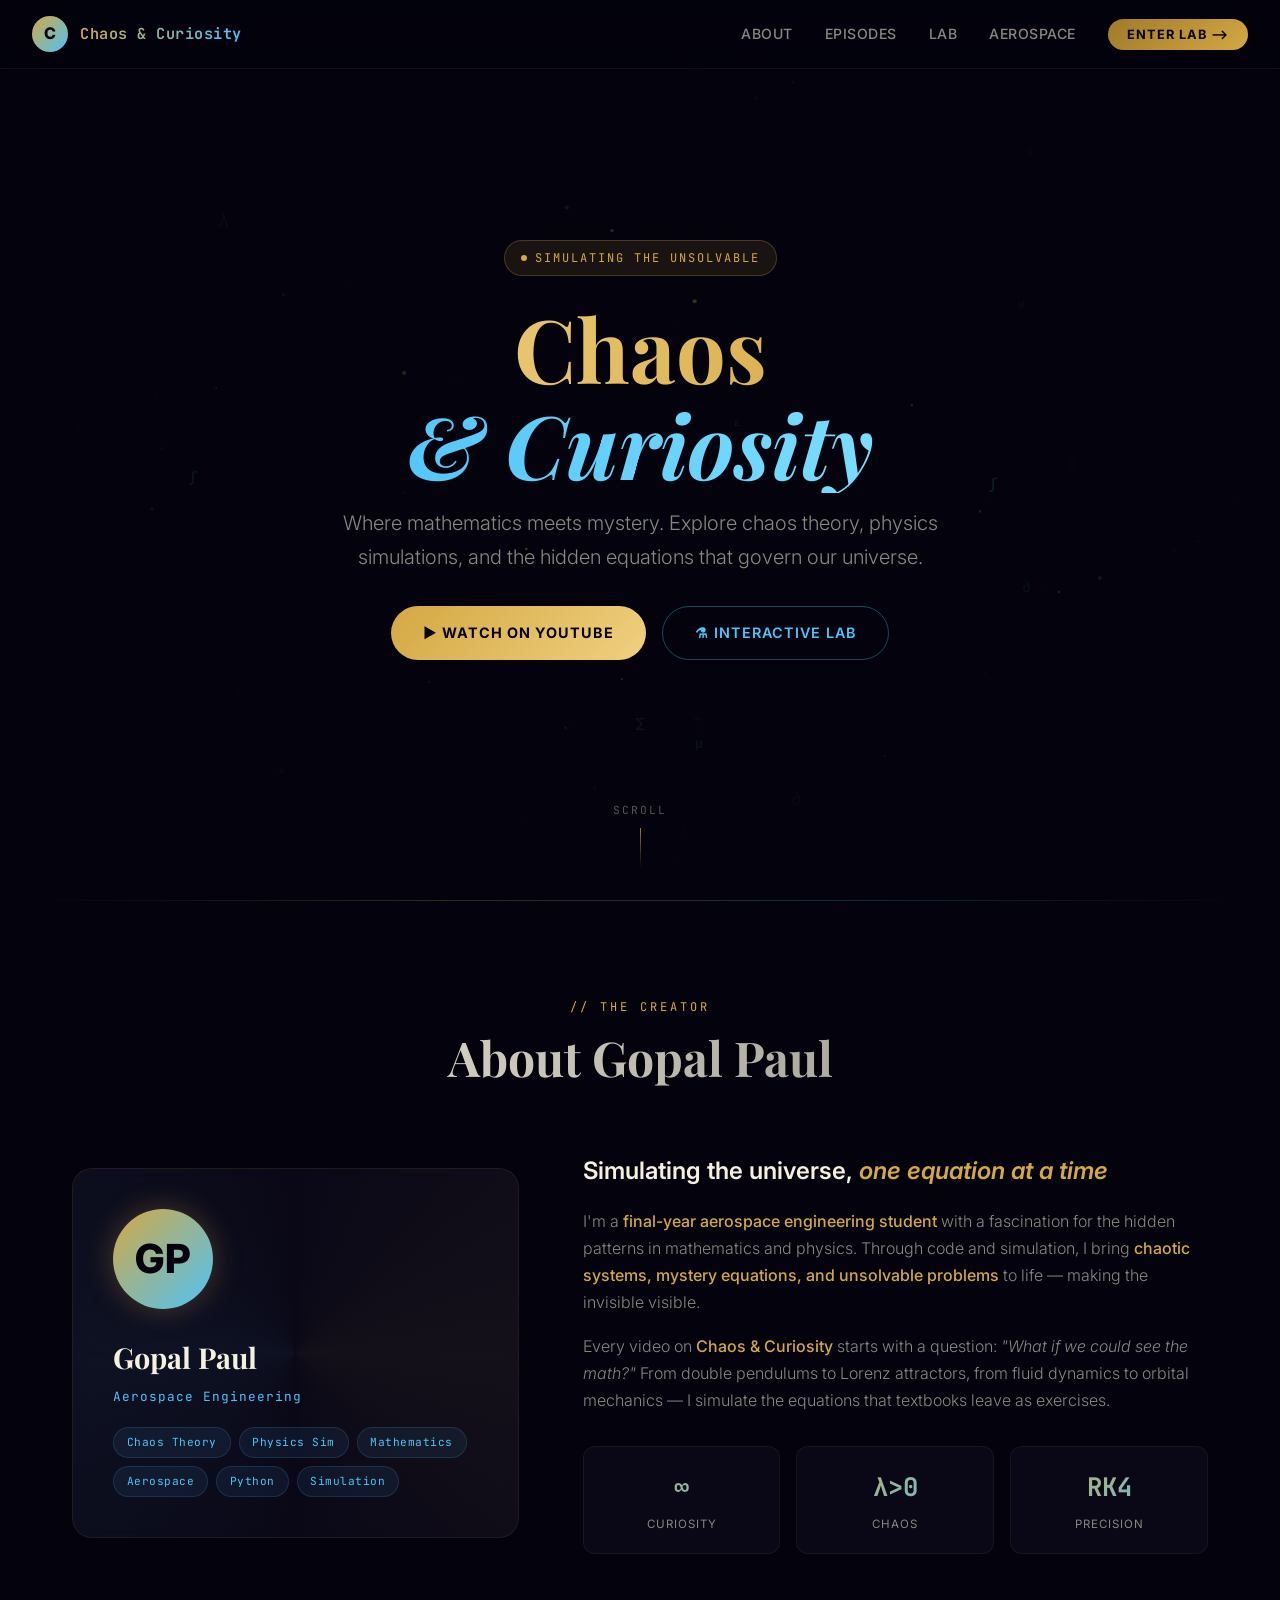
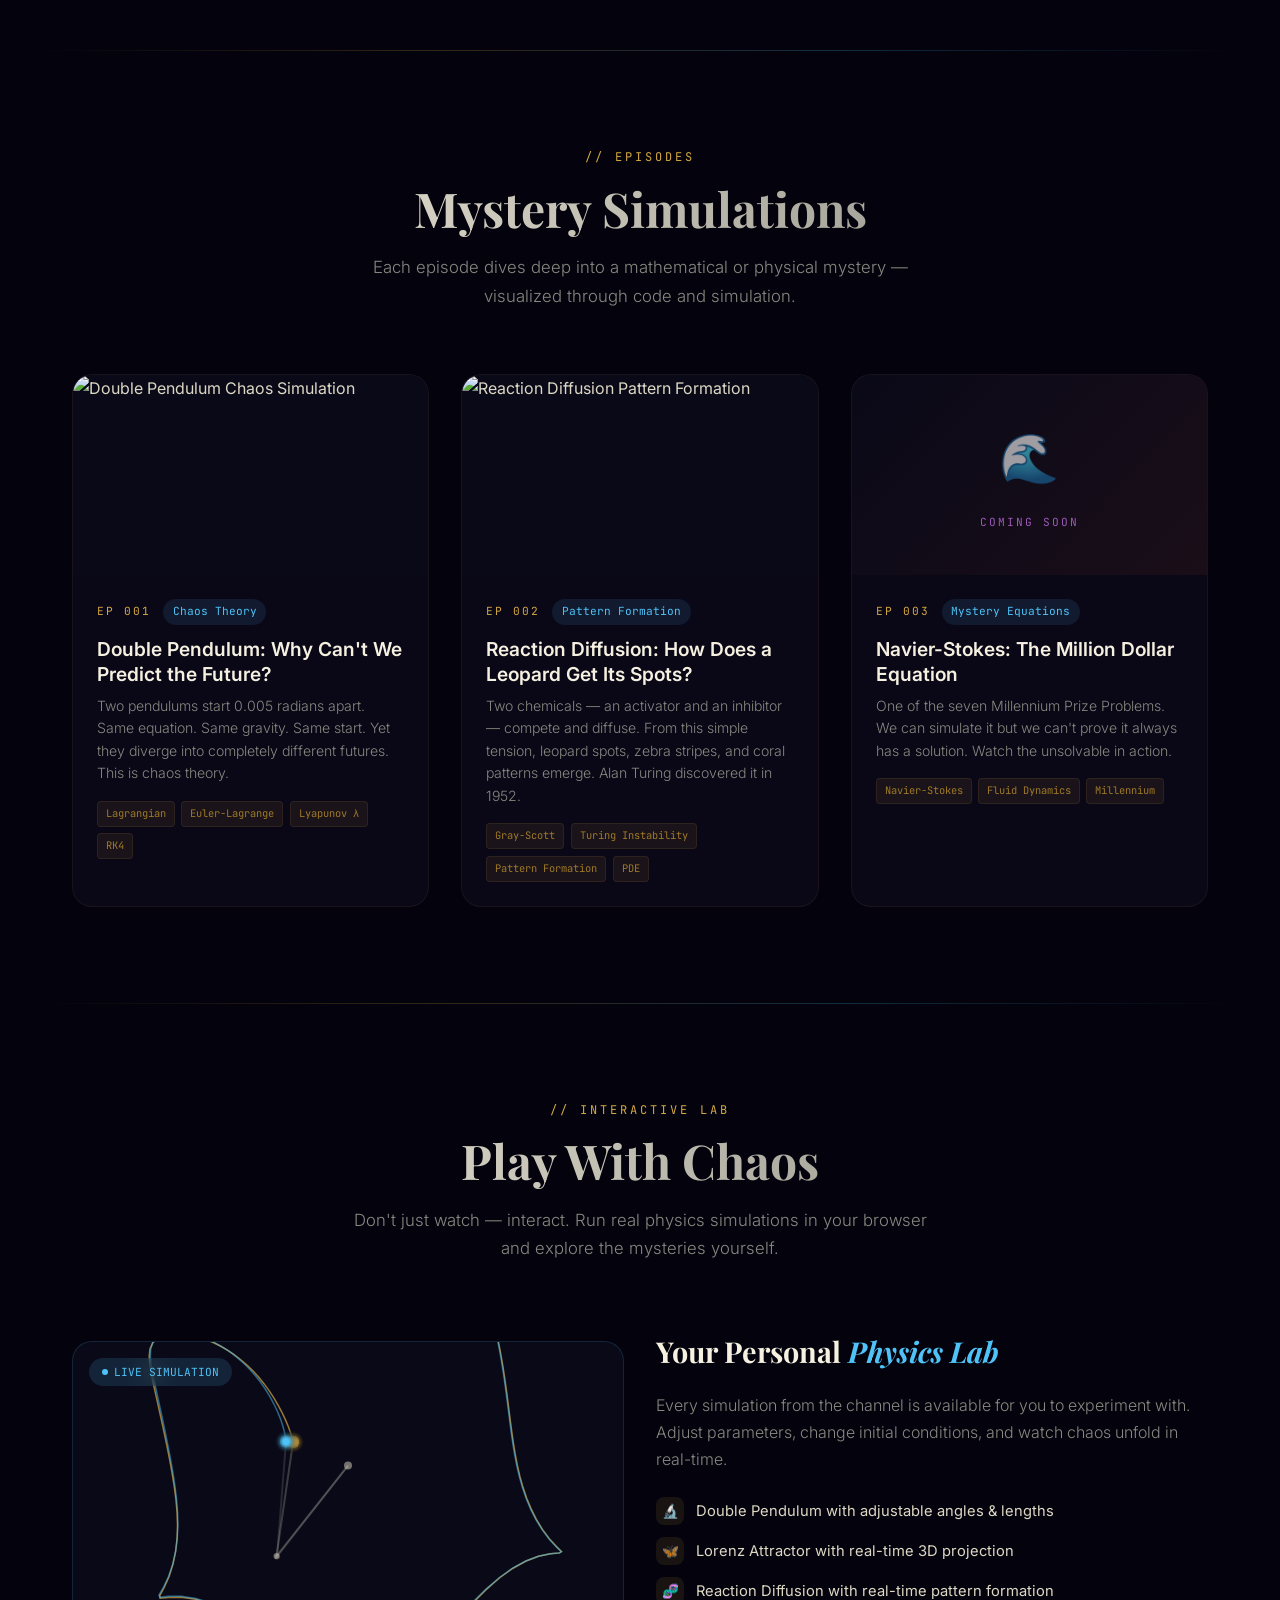
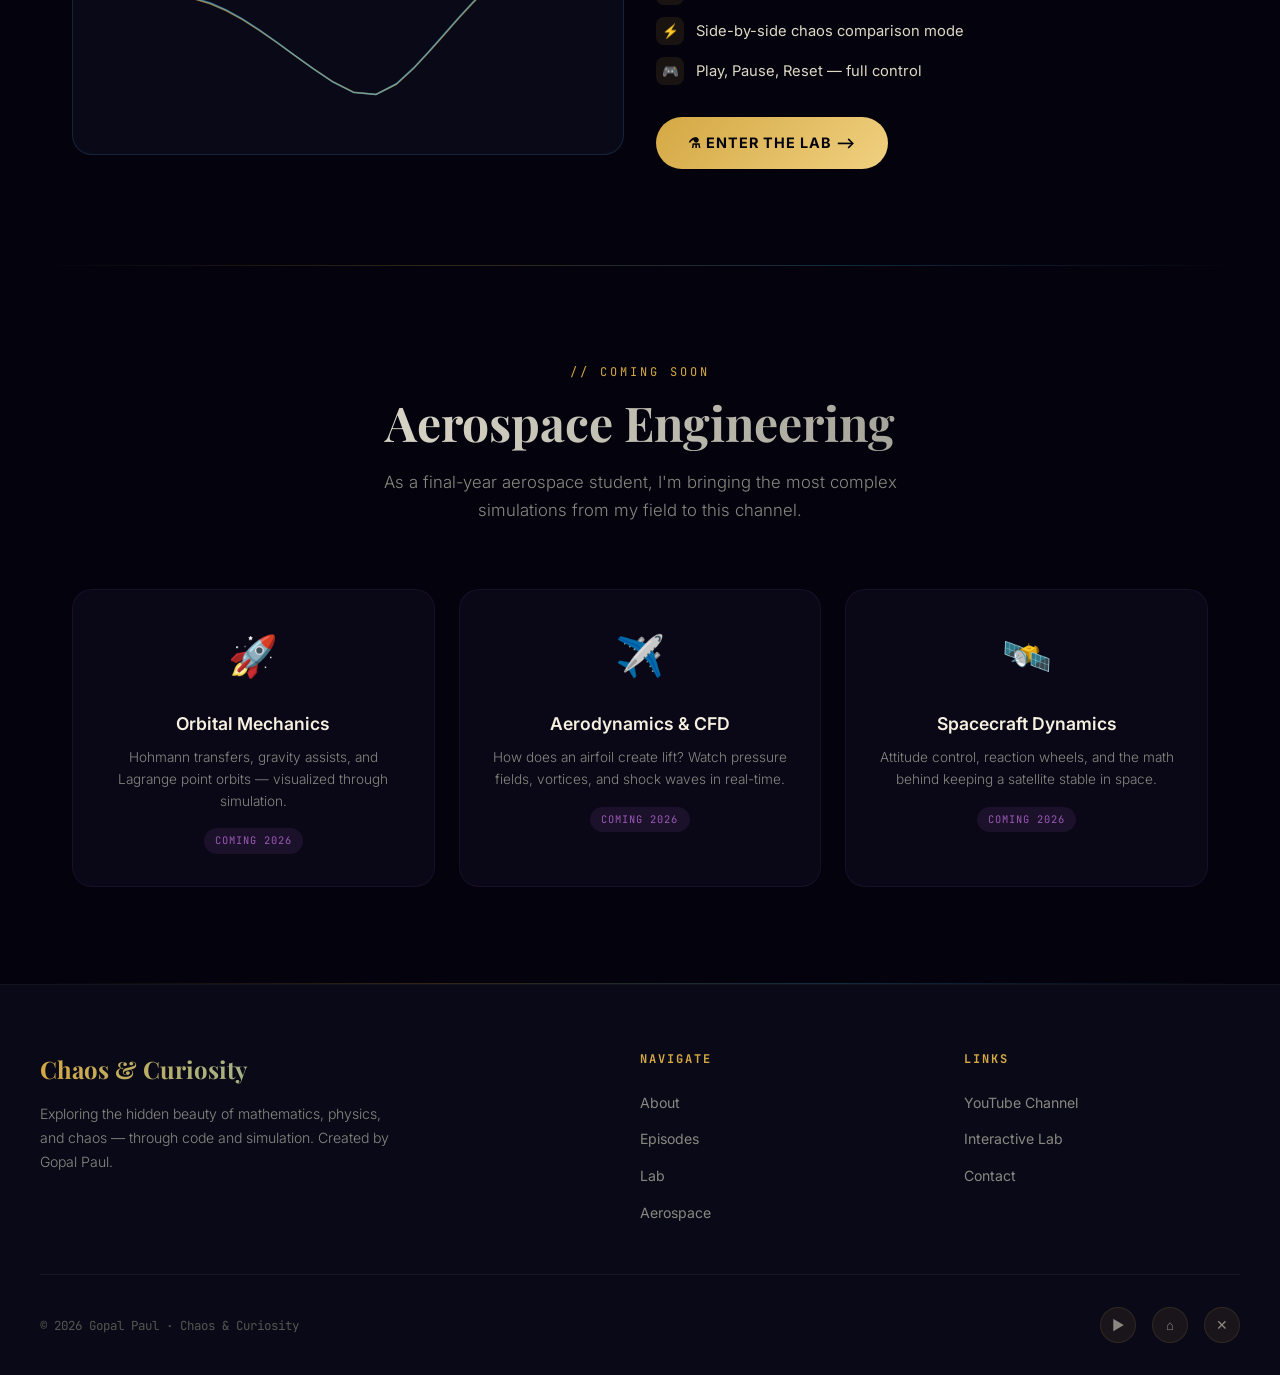
==== commit 06238280: "Update index.html" ====
--- a/index.html
+++ b/index.html
@@ -45,7 +45,7 @@
         Where mathematics meets mystery. Explore chaos theory, physics simulations, and the hidden equations that govern our universe.
       </p>
       <div class="hero-actions">
-        <a href="https://youtube.com/@Gopalpaul10" target="_blank" class="btn-primary" id="ytLink">
+        <a href="https://youtube.com" target="_blank" class="btn-primary" id="ytLink">
           ▶ Watch on YouTube
         </a>
         <a href="simulations.html" class="btn-secondary">
@@ -88,7 +88,7 @@
       <div class="about-text reveal reveal-delay-2">
         <h3>Simulating the universe, <em style="color:var(--gold)">one equation at a time</em></h3>
         <p>
-          I'm an <strong>aerospace engineering student</strong> with a fascination for the hidden patterns in mathematics and physics.
+          I'm a <strong>final-year aerospace engineering student</strong> with a fascination for the hidden patterns in mathematics and physics.
           Through code and simulation, I bring <strong>chaotic systems, mystery equations, and unsolvable problems</strong> to life — making the invisible visible.
         </p>
         <p>
@@ -127,9 +127,9 @@
       <!-- Episode 001 -->
       <div class="episode-card reveal">
         <div class="episode-thumb">
-          <img src="..thumbnail_ep1.png">
+          <img src="../thumbnail_ep1.png" alt="Double Pendulum Chaos Simulation">
           <div class="episode-thumb-overlay">
-            <a href="https://youtube.com/watch?v=KAA4-td1umk" target="_blank" class="play-icon" aria-label="Play Episode 1">▶</a>
+            <a href="https://youtube.com" target="_blank" class="play-icon" aria-label="Play Episode 1">▶</a>
           </div>
         </div>
         <div class="episode-info">
@@ -148,25 +148,26 @@
         </div>
       </div>
 
-      <!-- Episode 002 (Coming Soon) -->
+      <!-- Episode 002 -->
       <div class="episode-card reveal reveal-delay-1">
-        <div class="episode-thumb" style="display:flex;align-items:center;justify-content:center;background:linear-gradient(135deg, #0a0918, #120e2a);">
-          <div style="text-align:center;padding:2rem;">
-            <div style="font-size:3rem;margin-bottom:0.5rem;opacity:0.6;">🦋</div>
-            <span style="font-family:var(--font-mono);font-size:0.7rem;color:var(--cyan);letter-spacing:2px;text-transform:uppercase;">Coming Soon</span>
+        <div class="episode-thumb">
+          <img src="thumbnail_ep2.png" alt="Reaction Diffusion Pattern Formation">
+          <div class="episode-thumb-overlay">
+            <a href="https://youtube.com" target="_blank" class="play-icon" aria-label="Play Episode 2">▶</a>
           </div>
         </div>
         <div class="episode-info">
           <div class="episode-meta">
             <span class="episode-number">EP 002</span>
-            <span class="episode-category">Strange Attractors</span>
-          </div>
-          <h3 class="episode-title">The Lorenz Butterfly: Order Inside Chaos</h3>
-          <p class="episode-desc">Edward Lorenz discovered that a tiny rounding error created a completely different weather pattern. Explore the beautiful attractor that started chaos theory.</p>
+            <span class="episode-category">Pattern Formation</span>
+          </div>
+          <h3 class="episode-title">Reaction Diffusion: How Does a Leopard Get Its Spots?</h3>
+          <p class="episode-desc">Two chemicals — an activator and an inhibitor — compete and diffuse. From this simple tension, leopard spots, zebra stripes, and coral patterns emerge. Alan Turing discovered it in 1952.</p>
           <div class="episode-tags">
-            <span class="episode-tag">Lorenz System</span>
-            <span class="episode-tag">Attractors</span>
-            <span class="episode-tag">Sensitivity</span>
+            <span class="episode-tag">Gray-Scott</span>
+            <span class="episode-tag">Turing Instability</span>
+            <span class="episode-tag">Pattern Formation</span>
+            <span class="episode-tag">PDE</span>
           </div>
         </div>
       </div>
@@ -220,6 +221,7 @@
         <ul class="lab-features">
           <li><span class="icon">🔬</span> Double Pendulum with adjustable angles & lengths</li>
           <li><span class="icon">🦋</span> Lorenz Attractor with real-time 3D projection</li>
+          <li><span class="icon">🧬</span> Reaction Diffusion with real-time pattern formation</li>
           <li><span class="icon">⚡</span> Side-by-side chaos comparison mode</li>
           <li><span class="icon">🎮</span> Play, Pause, Reset — full control</li>
         </ul>
@@ -237,7 +239,7 @@
     <div class="section-header reveal">
       <span class="section-label">// Coming Soon</span>
       <h2 class="section-title">Aerospace Engineering</h2>
-      <p class="section-desc">As an aerospace student, I'm bringing the most complex simulations from my field to this channel.</p>
+      <p class="section-desc">As a final-year aerospace student, I'm bringing the most complex simulations from my field to this channel.</p>
     </div>
     <div class="aerospace-grid">
       <div class="aerospace-card reveal">
@@ -282,16 +284,16 @@
       <div class="footer-col">
         <h4>Links</h4>
         <ul>
-          <li><a href="https://youtube.com/@Gopalpaul10" target="_blank">YouTube Channel</a></li>
+          <li><a href="https://youtube.com" target="_blank">YouTube Channel</a></li>
           <li><a href="simulations.html">Interactive Lab</a></li>
-          <li><a href="mailto:paulaero100@gmail.com">Contact</a></li>
+          <li><a href="mailto:gopal@example.com">Contact</a></li>
         </ul>
       </div>
     </div>
     <div class="footer-bottom">
       <p>© 2026 Gopal Paul · Chaos & Curiosity</p>
       <div class="footer-socials">
-        <a href="https://youtube.com/@Gopalpaul10" target="_blank" aria-label="YouTube">▶</a>
+        <a href="https://youtube.com" target="_blank" aria-label="YouTube">▶</a>
         <a href="#" aria-label="GitHub">⌂</a>
         <a href="#" aria-label="Twitter">✕</a>
       </div>
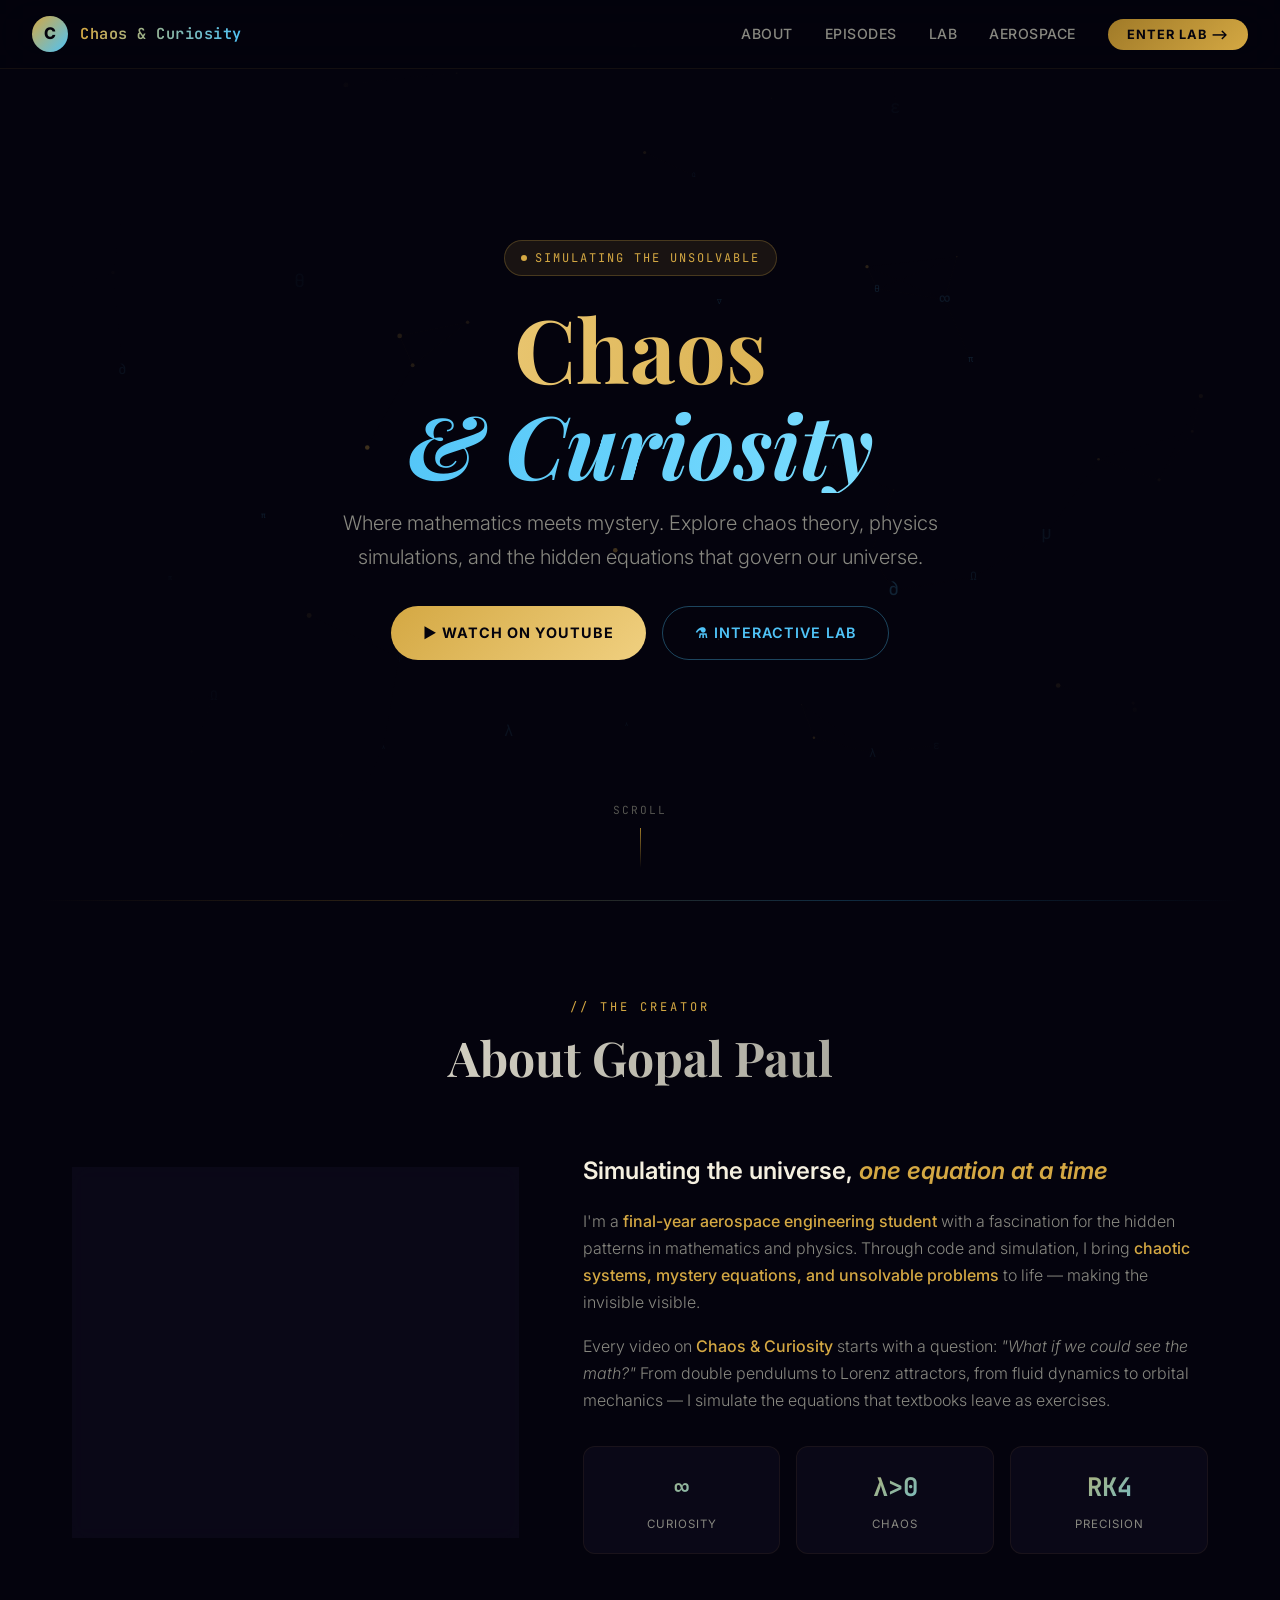
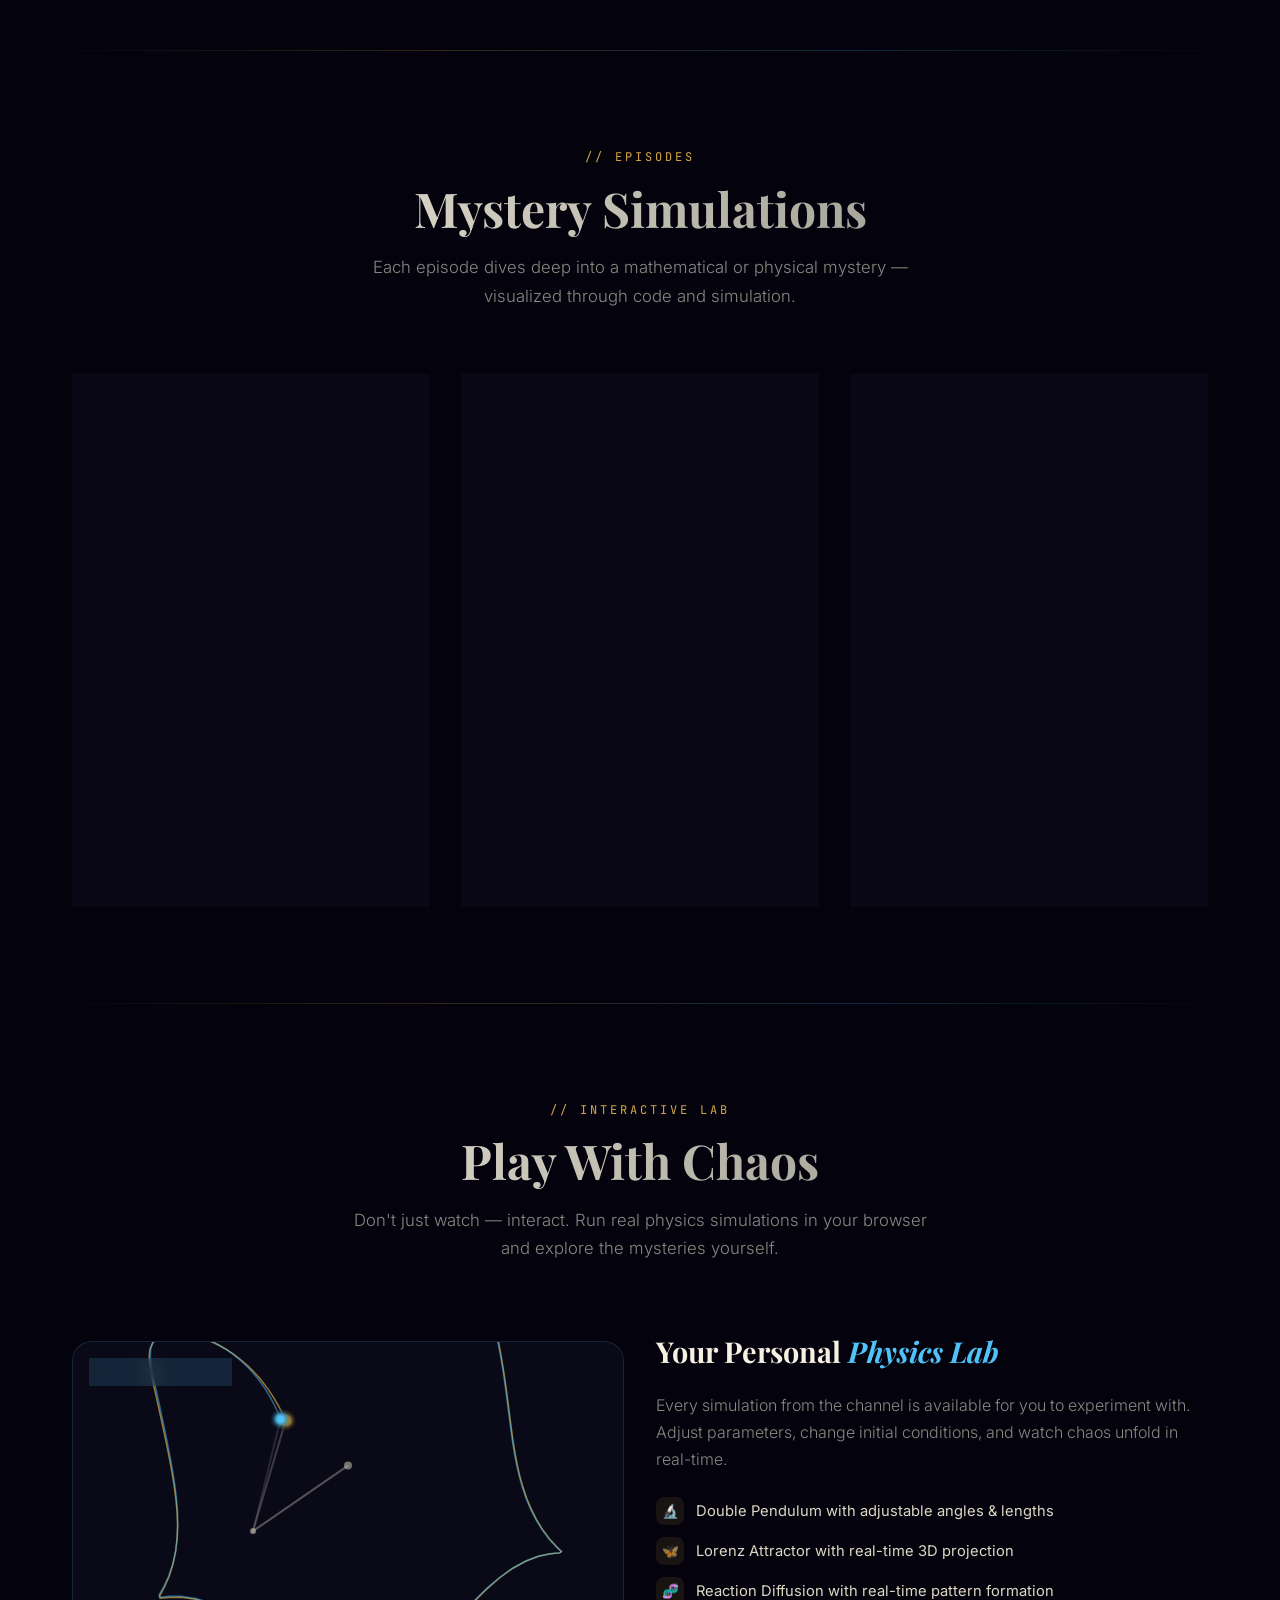
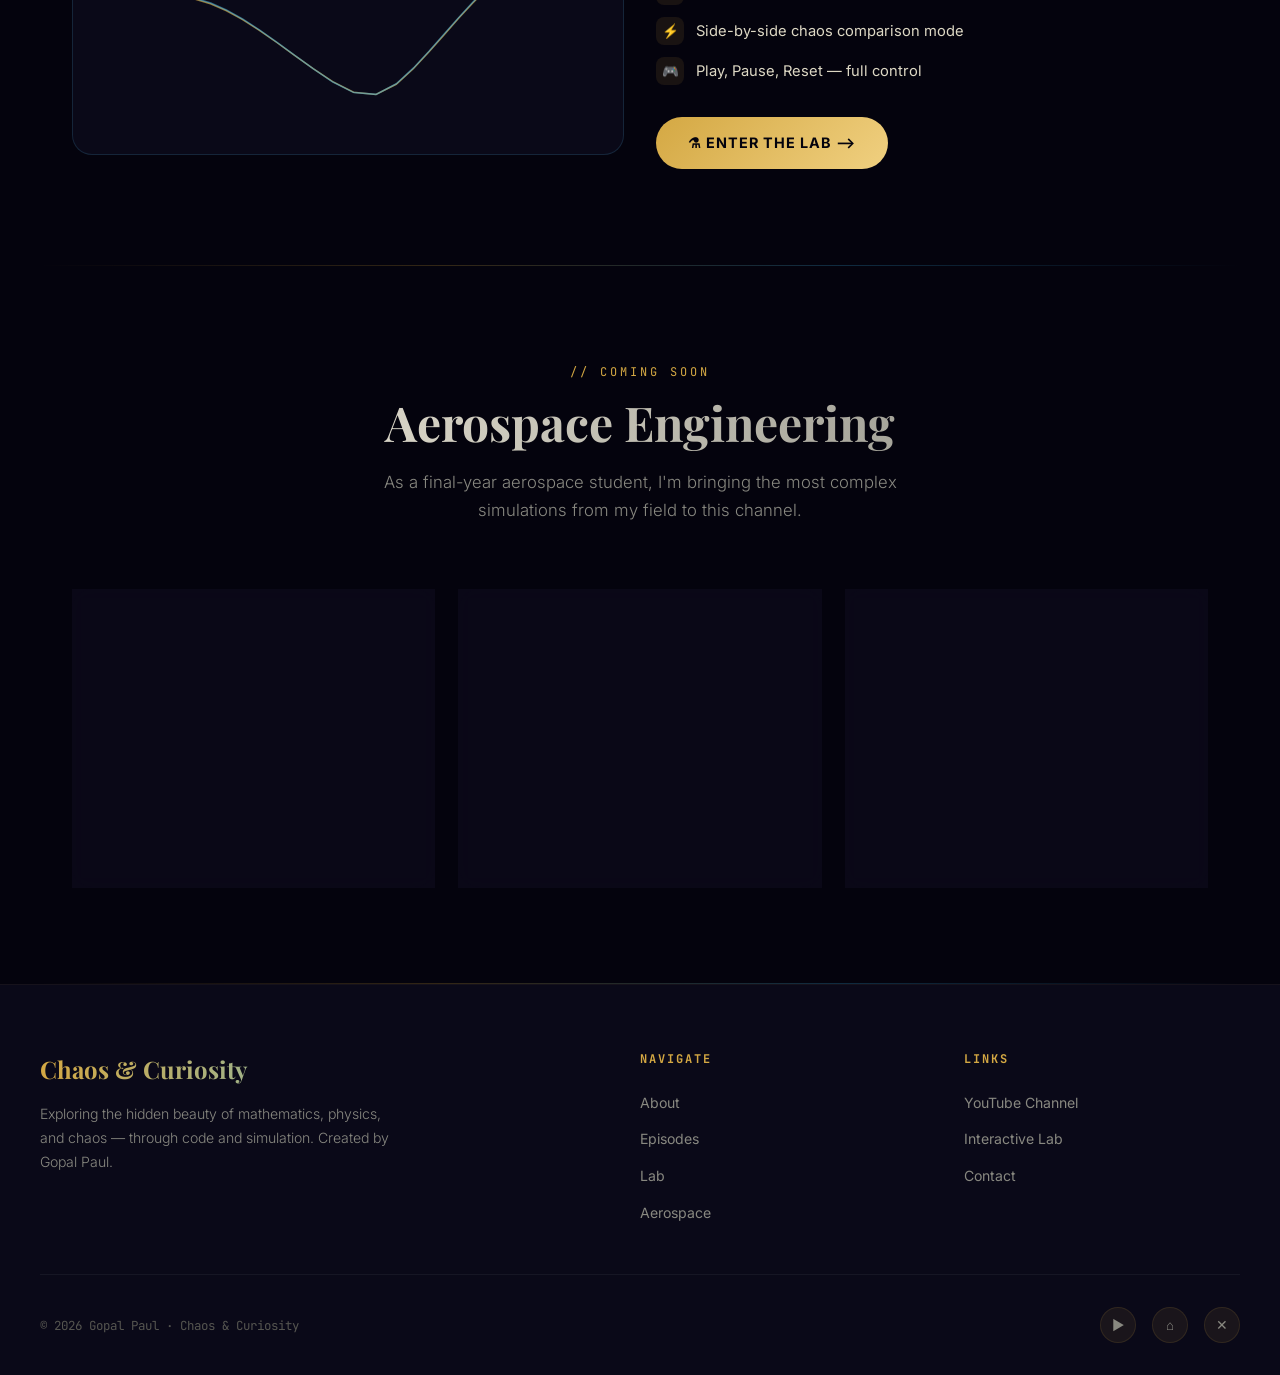
==== commit 935bea84: "Update index.html" ====
--- a/index.html
+++ b/index.html
@@ -153,7 +153,7 @@
         <div class="episode-thumb">
           <img src="thumbnail_ep2.png" alt="Reaction Diffusion Pattern Formation">
           <div class="episode-thumb-overlay">
-            <a href="https://youtube.com" target="_blank" class="play-icon" aria-label="Play Episode 2">▶</a>
+            <a href="https://www.youtube.com/watch?v=CgY6uzDt6RE&t=24s" target="_blank" class="play-icon" aria-label="Play Episode 2">▶</a>
           </div>
         </div>
         <div class="episode-info">
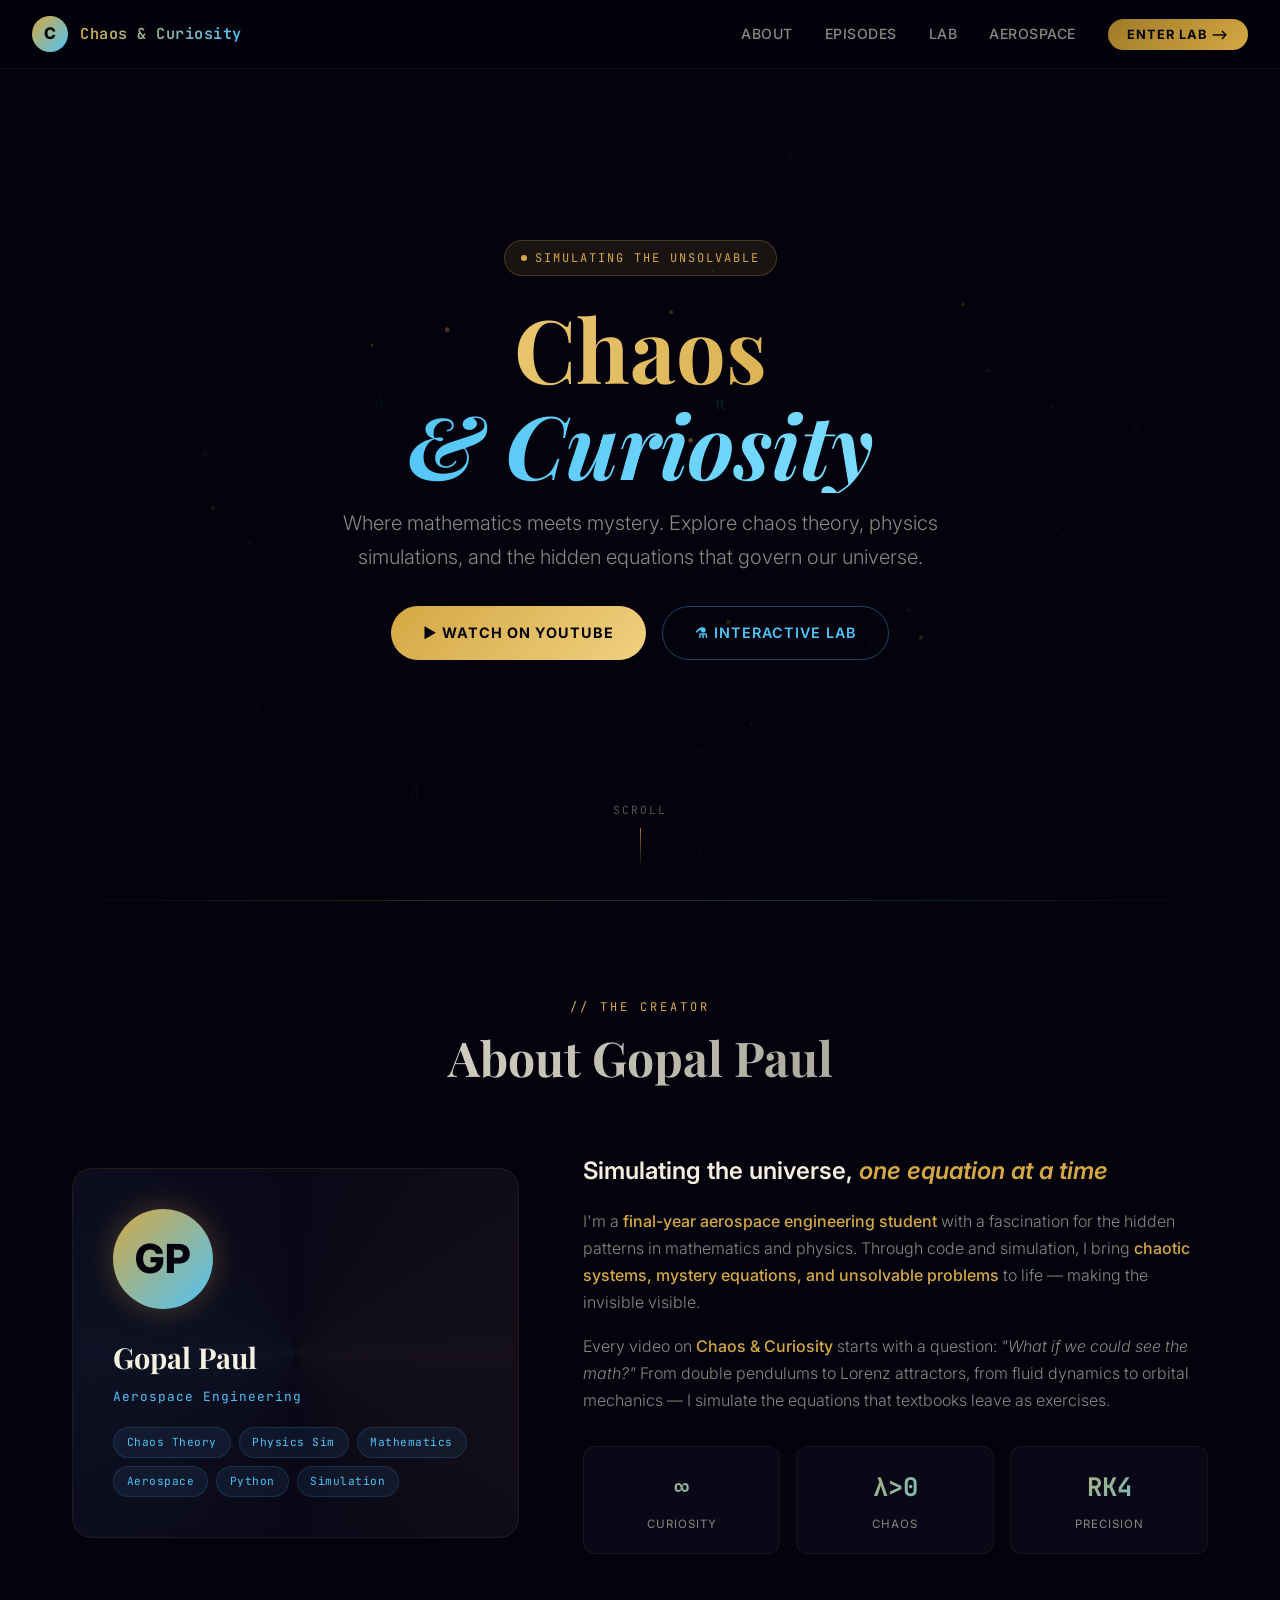
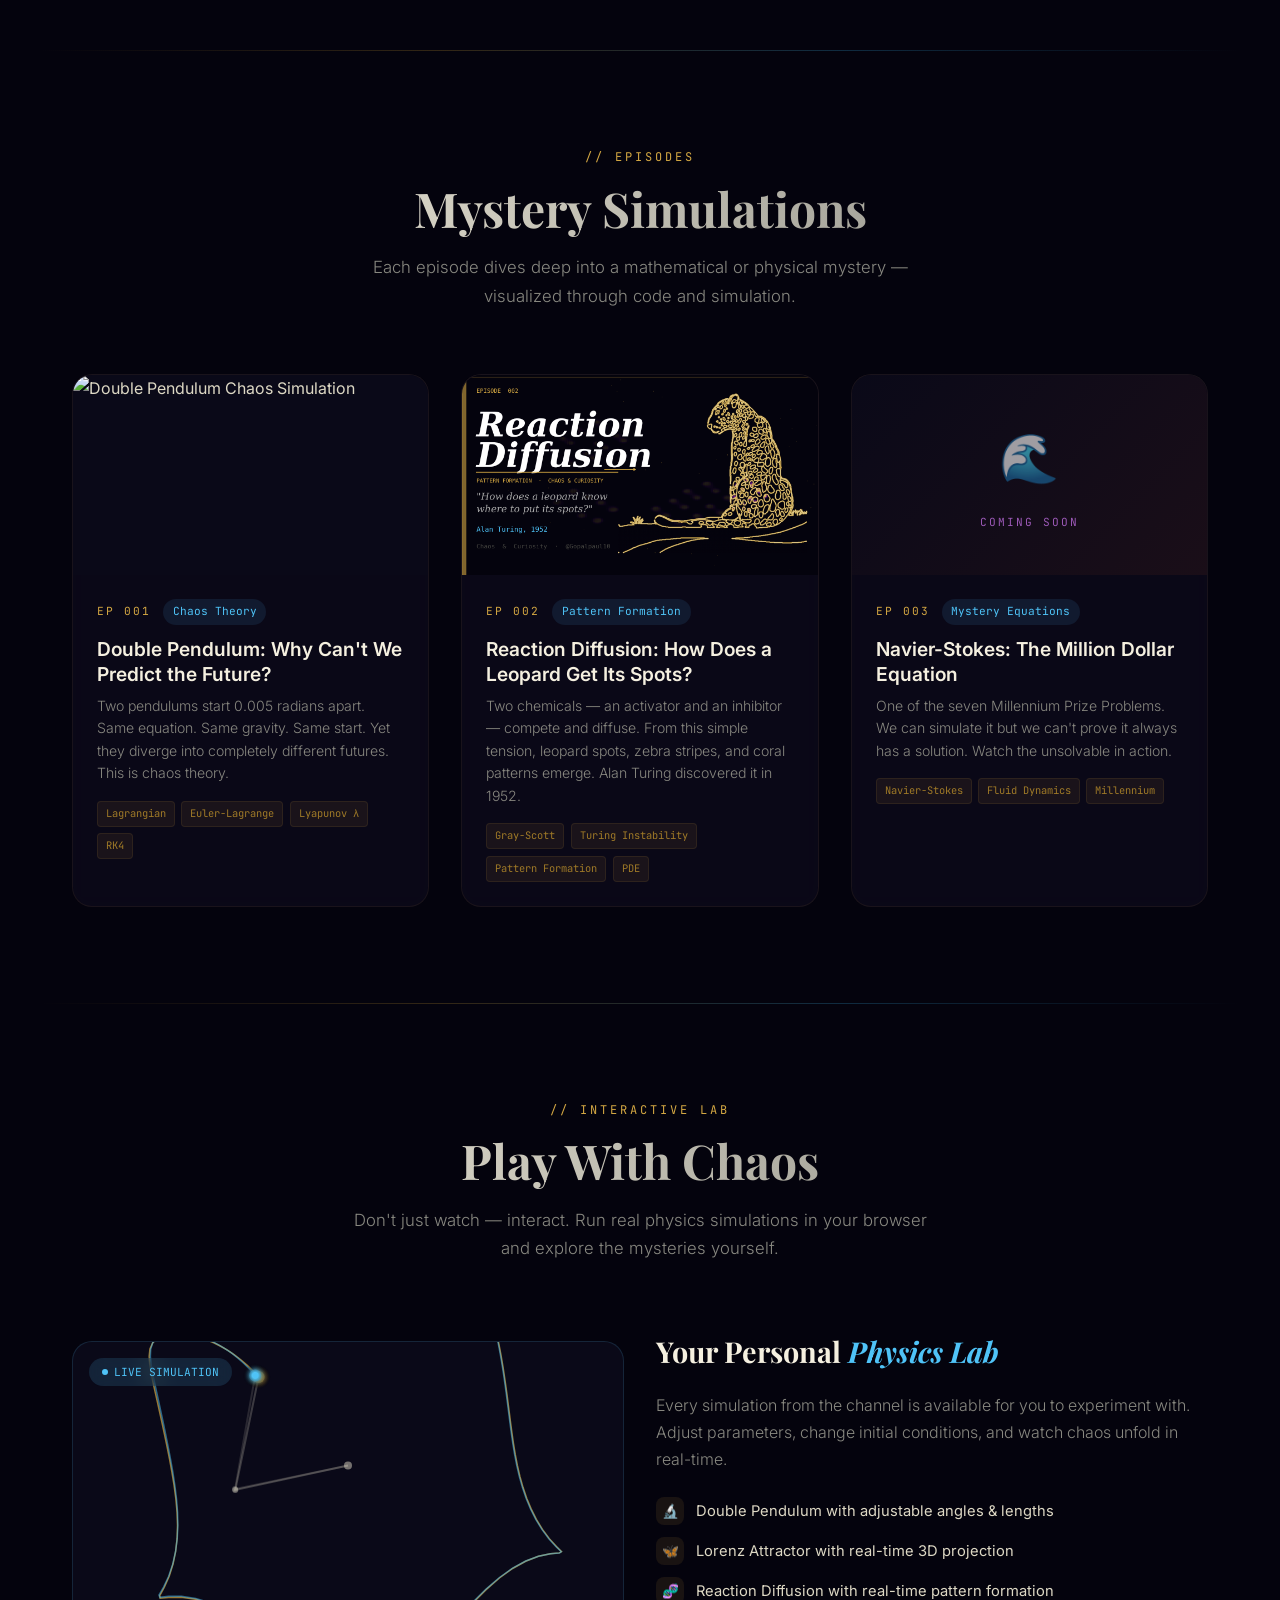
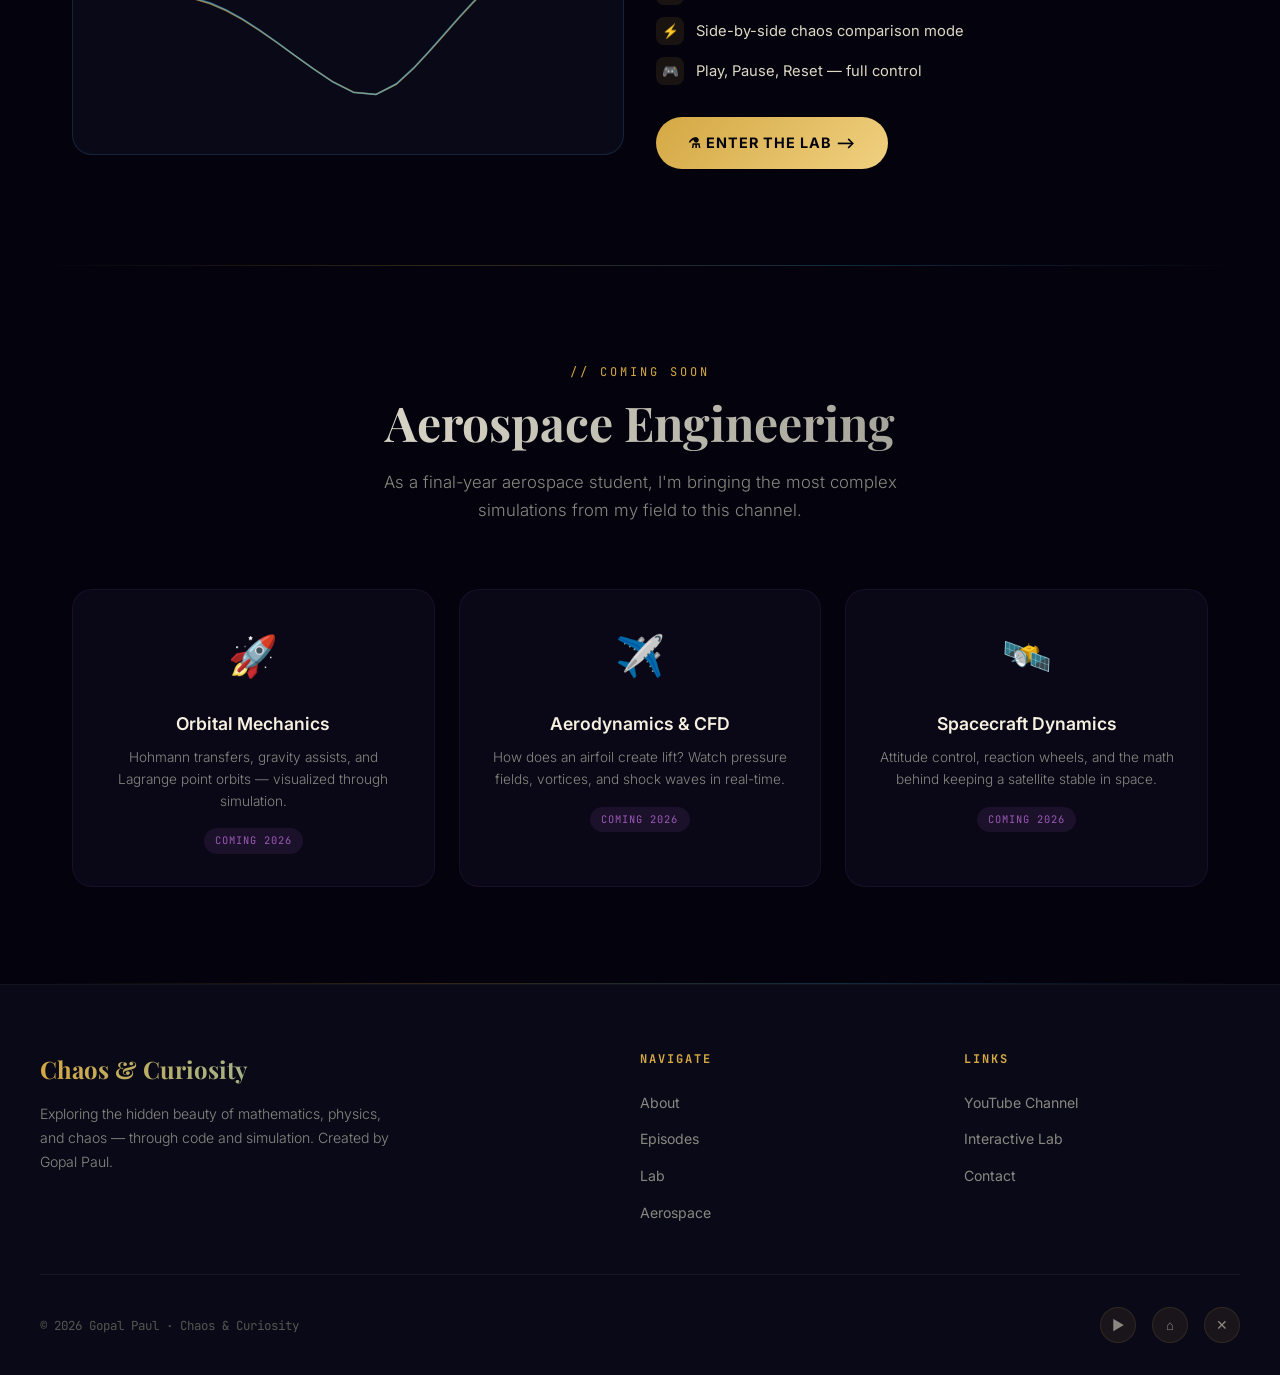
==== commit b48f5db0: "Update index.html" ====
--- a/index.html
+++ b/index.html
@@ -129,7 +129,7 @@
         <div class="episode-thumb">
           <img src="../thumbnail_ep1.png" alt="Double Pendulum Chaos Simulation">
           <div class="episode-thumb-overlay">
-            <a href="https://youtube.com" target="_blank" class="play-icon" aria-label="Play Episode 1">▶</a>
+            <a href="https://www.youtube.com/watch?v=KAA4-td1umk" target="_blank" class="play-icon" aria-label="Play Episode 1">▶</a>
           </div>
         </div>
         <div class="episode-info">
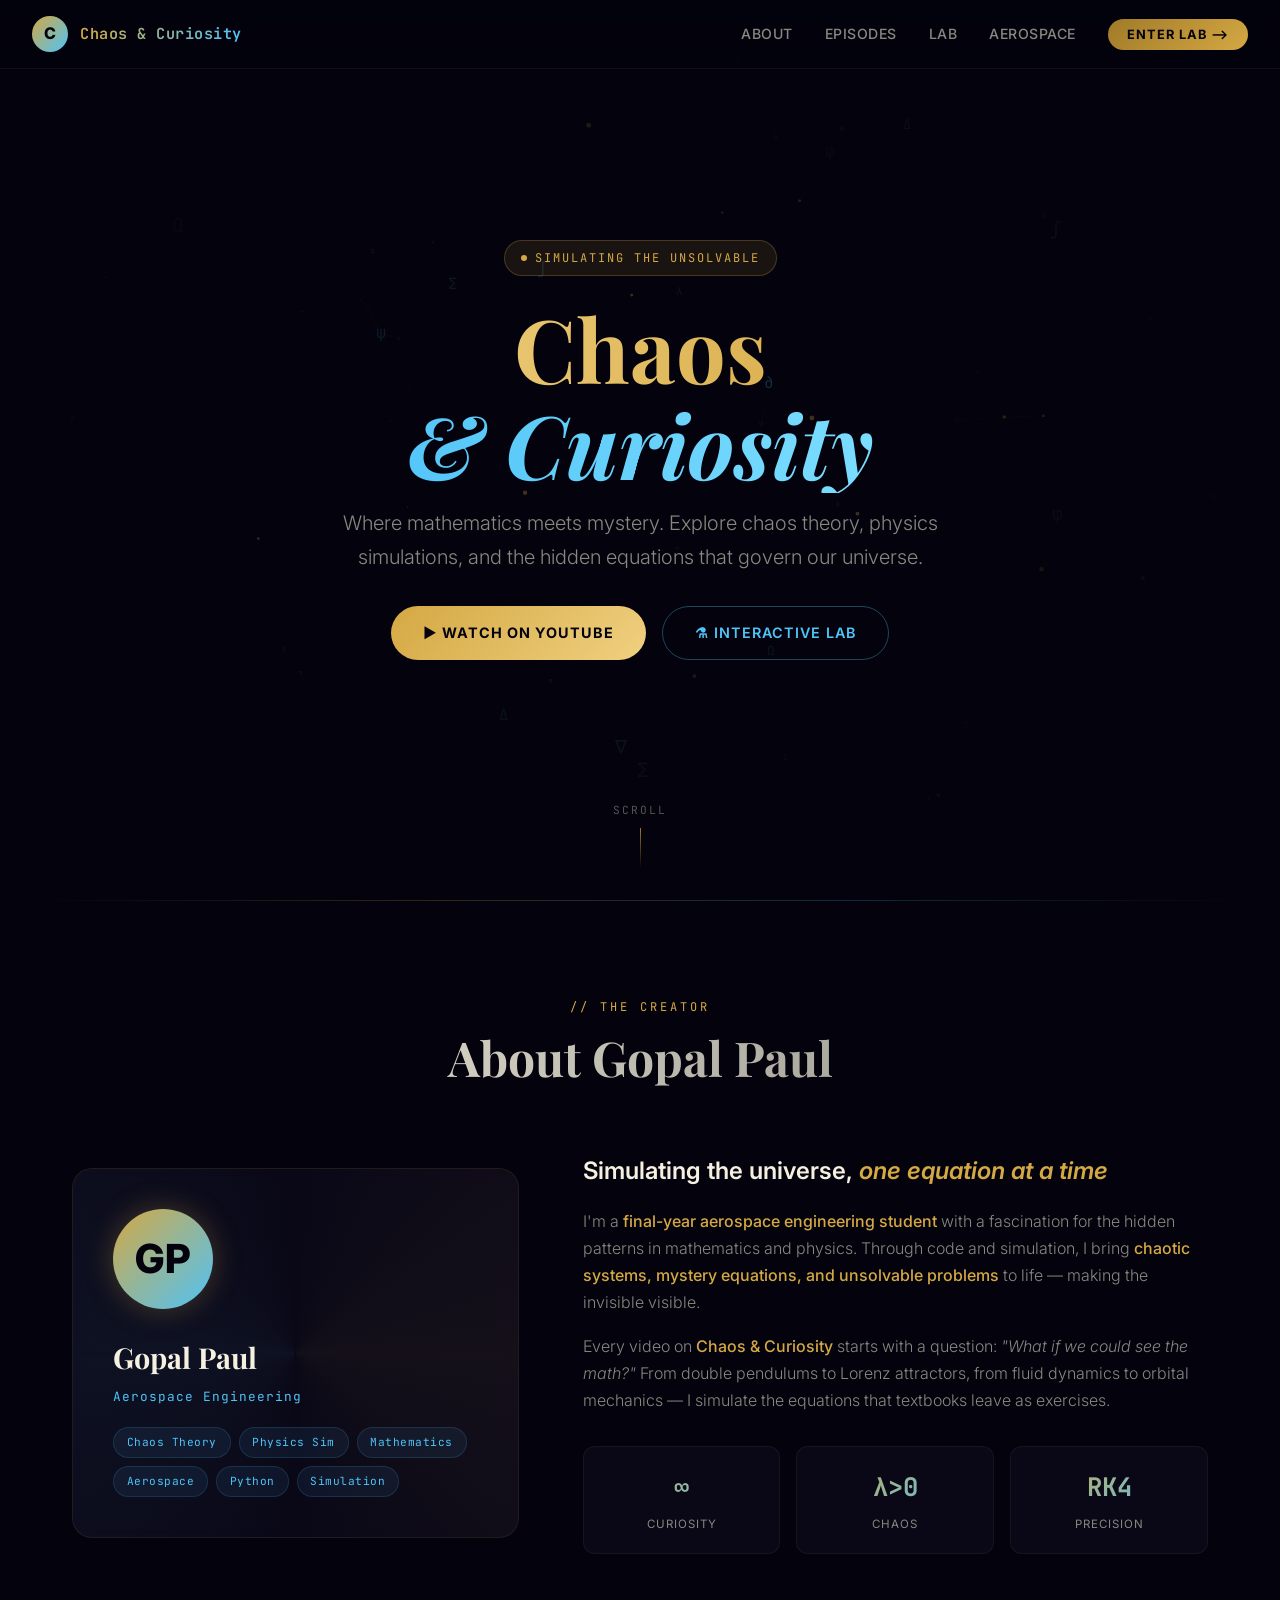
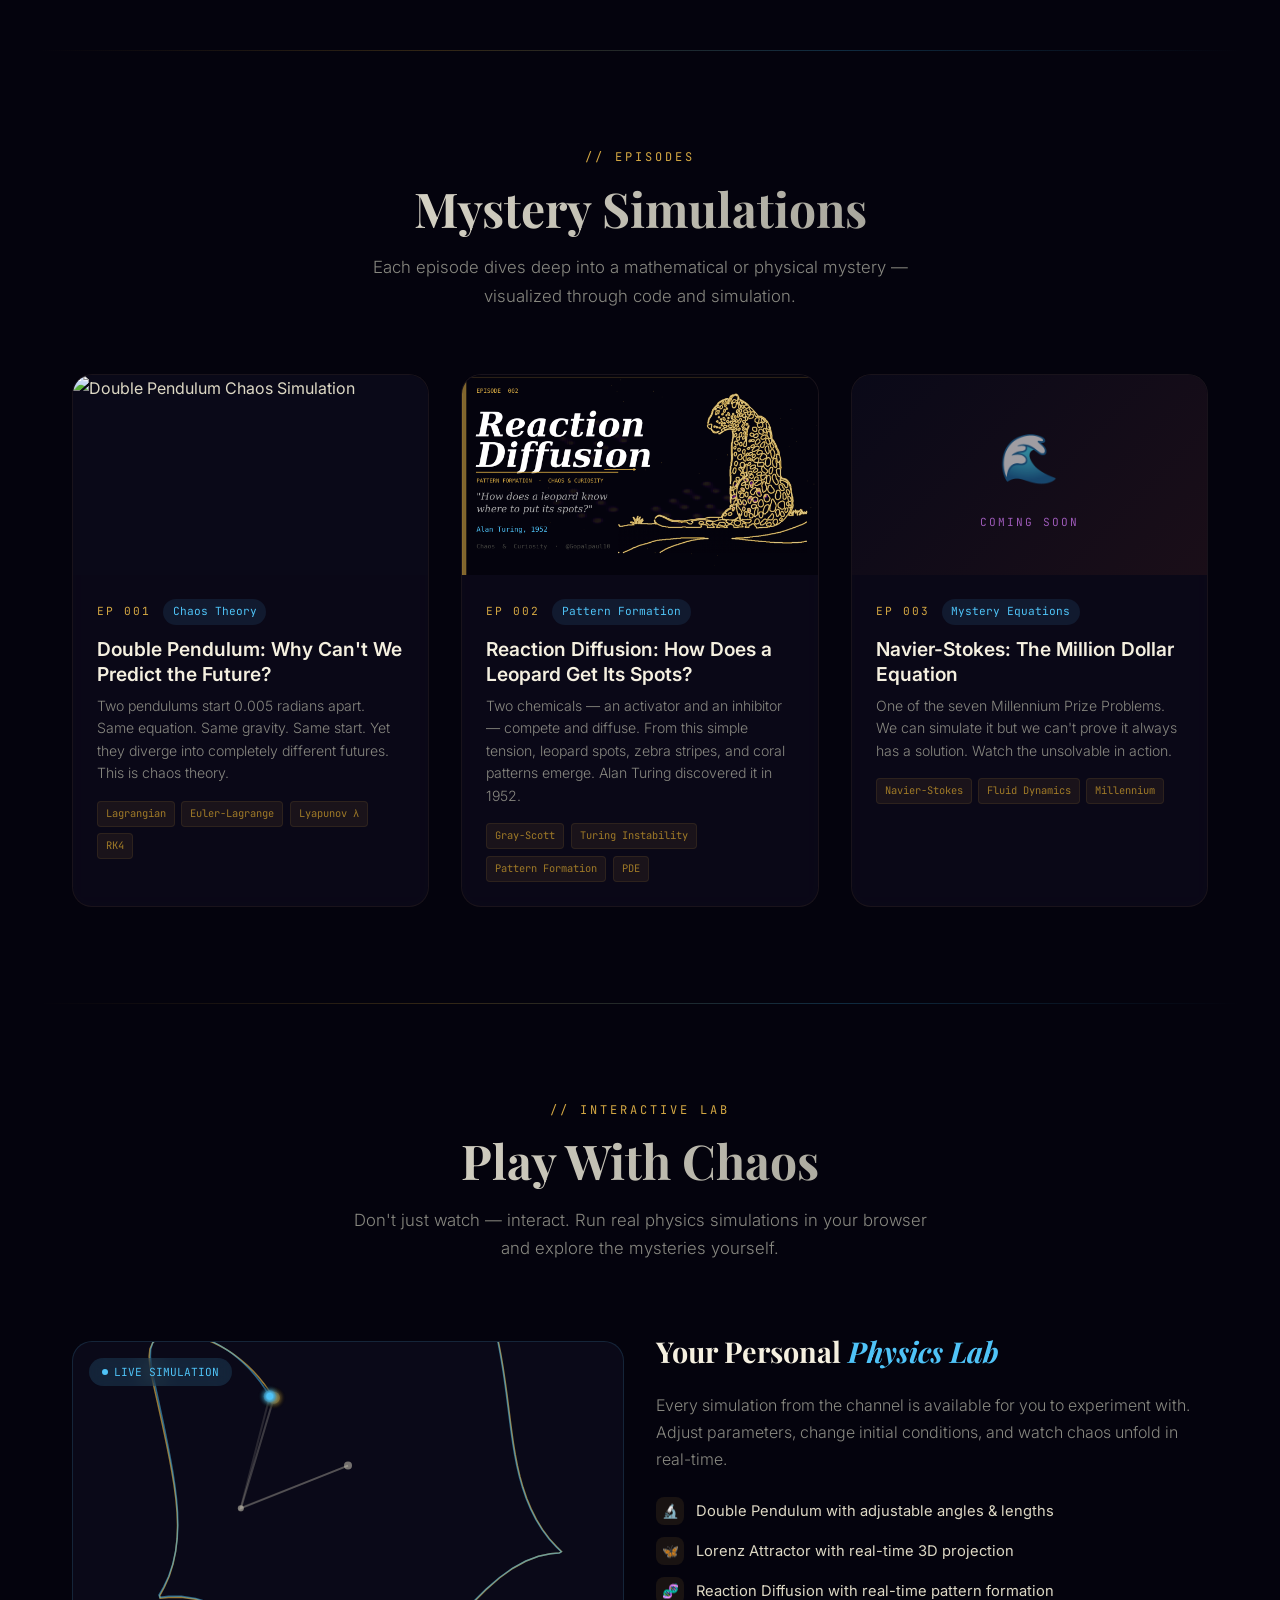
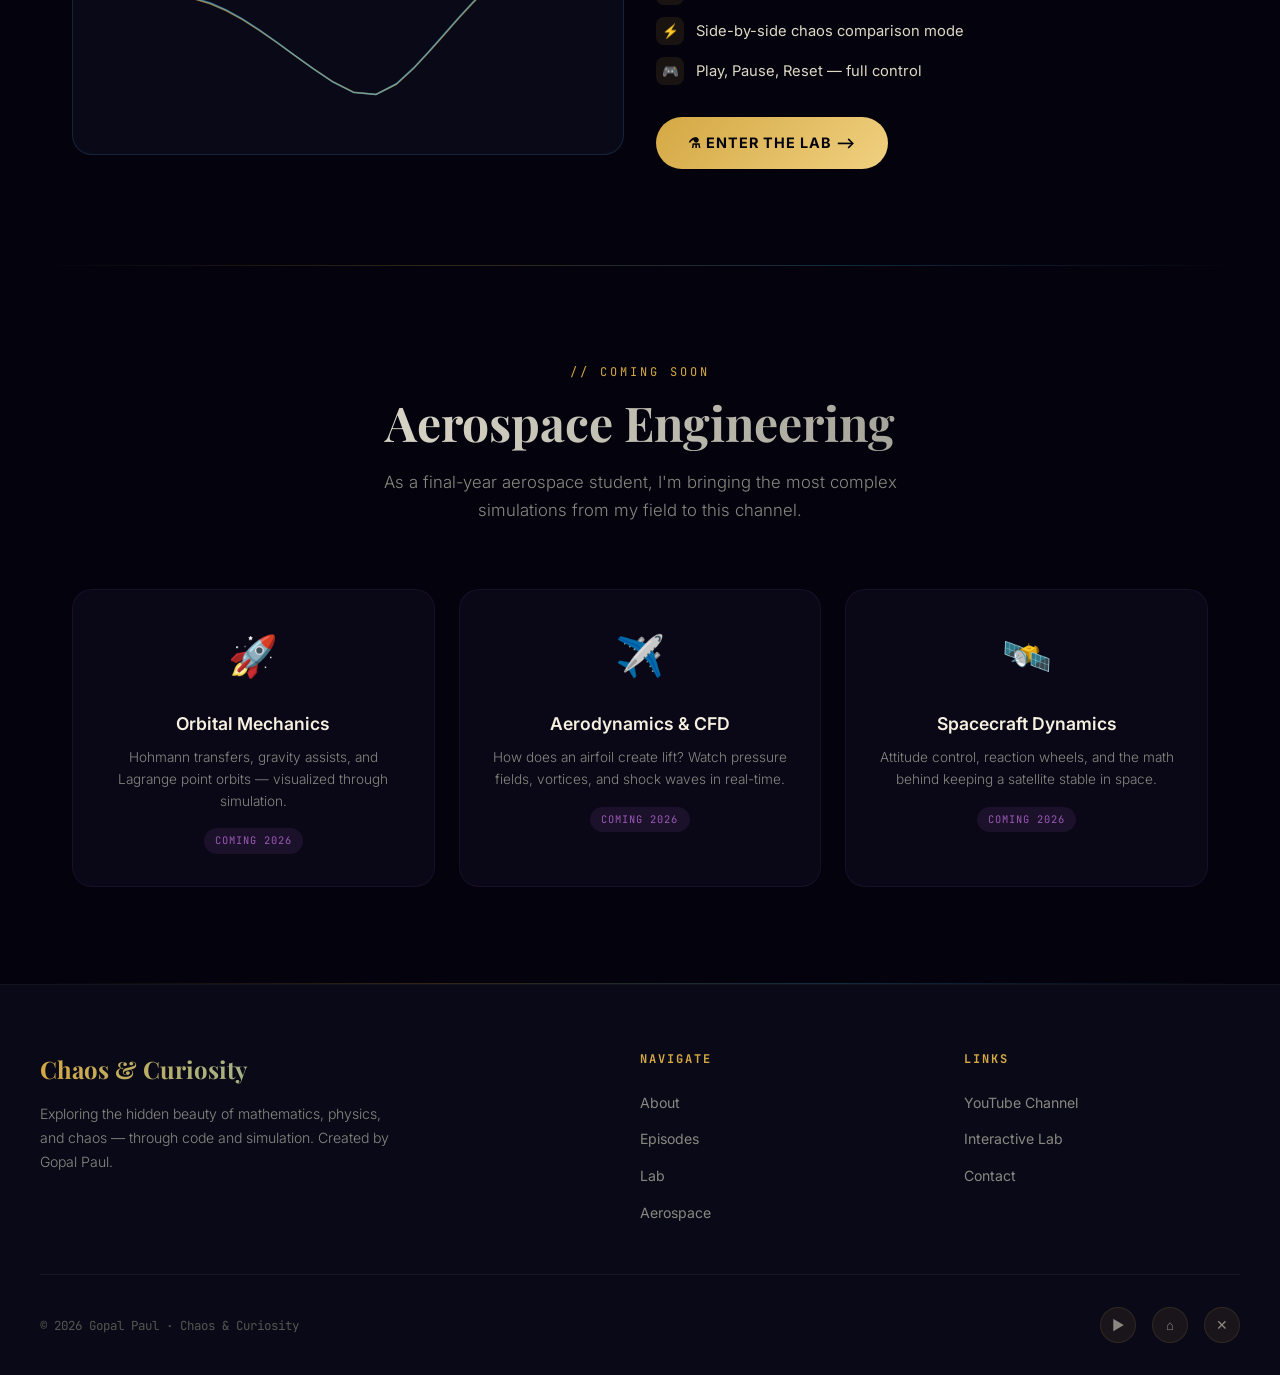
==== commit 3bda9cad: "Update index.html" ====
--- a/index.html
+++ b/index.html
@@ -127,7 +127,7 @@
       <!-- Episode 001 -->
       <div class="episode-card reveal">
         <div class="episode-thumb">
-          <img src="../thumbnail_ep1.png" alt="Double Pendulum Chaos Simulation">
+          <img src="thumbnail_ep1.png" alt="Double Pendulum Chaos Simulation">
           <div class="episode-thumb-overlay">
             <a href="https://www.youtube.com/watch?v=KAA4-td1umk" target="_blank" class="play-icon" aria-label="Play Episode 1">▶</a>
           </div>
